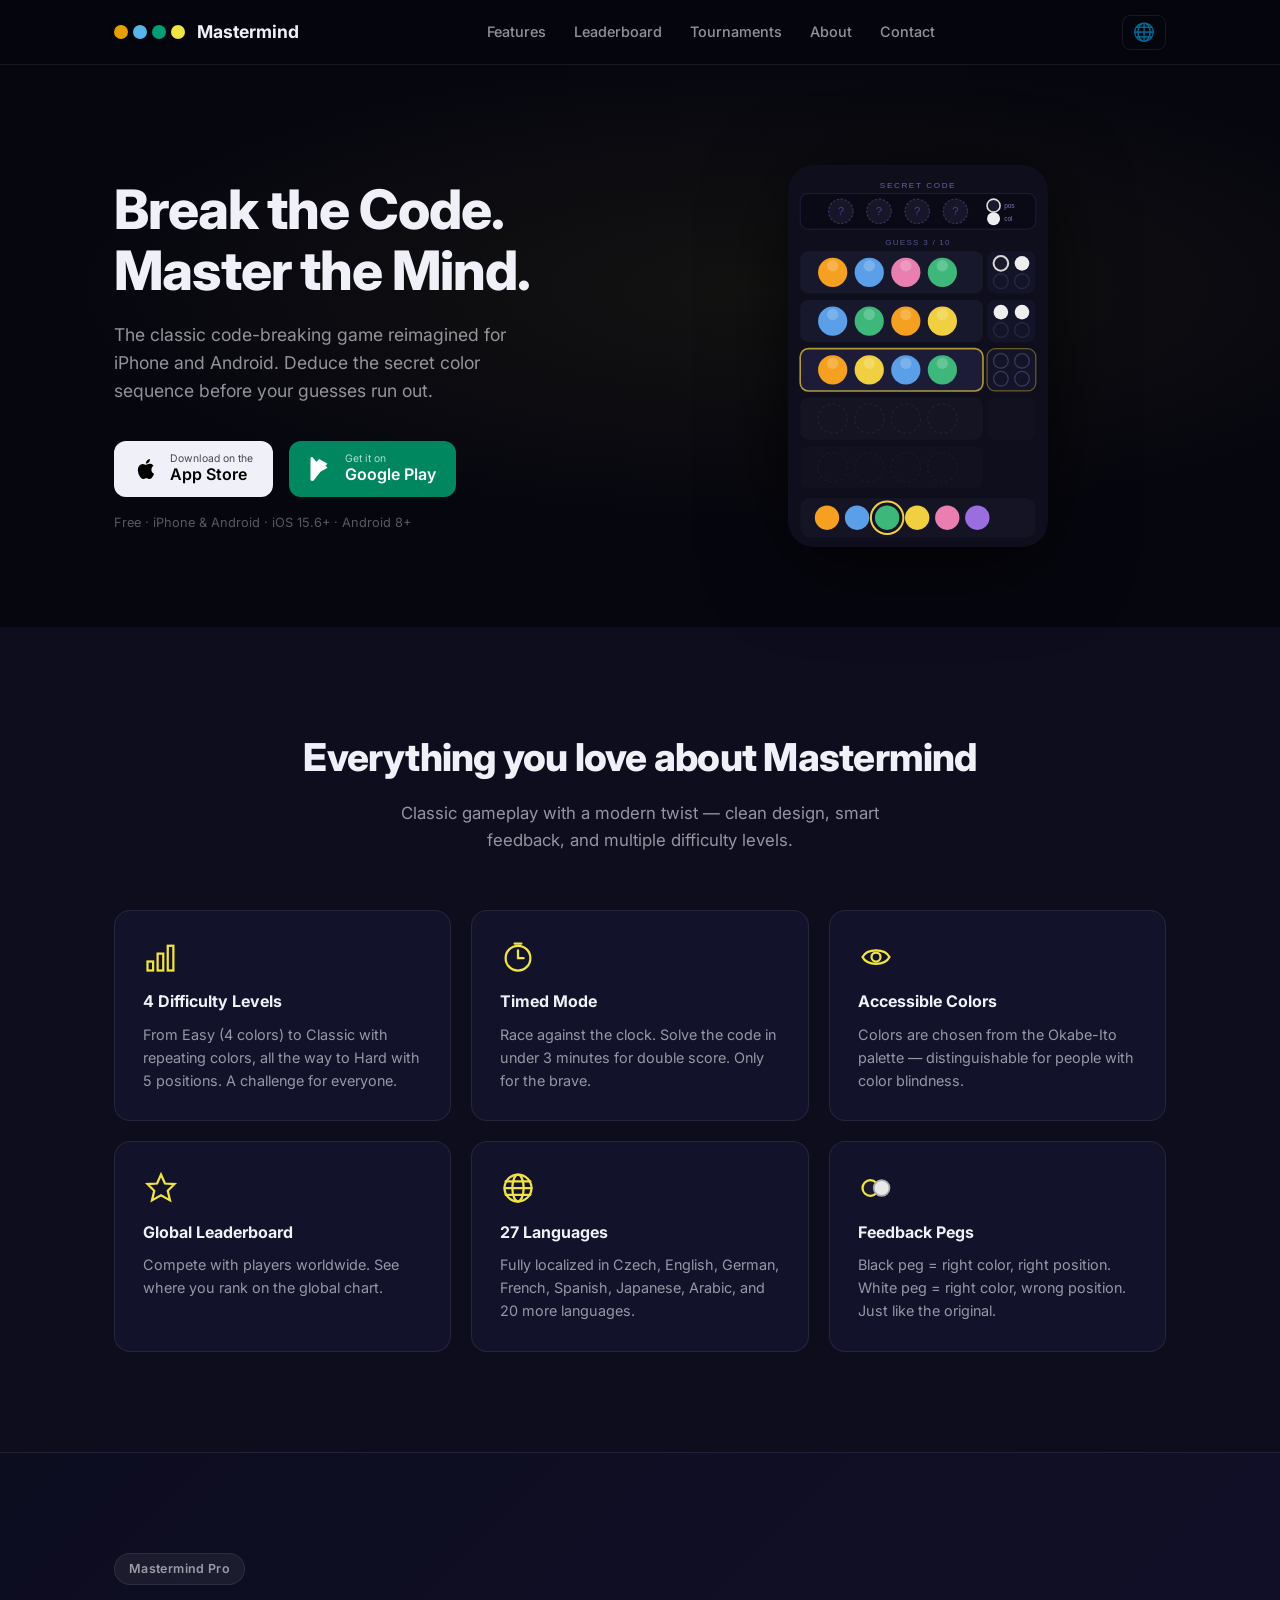
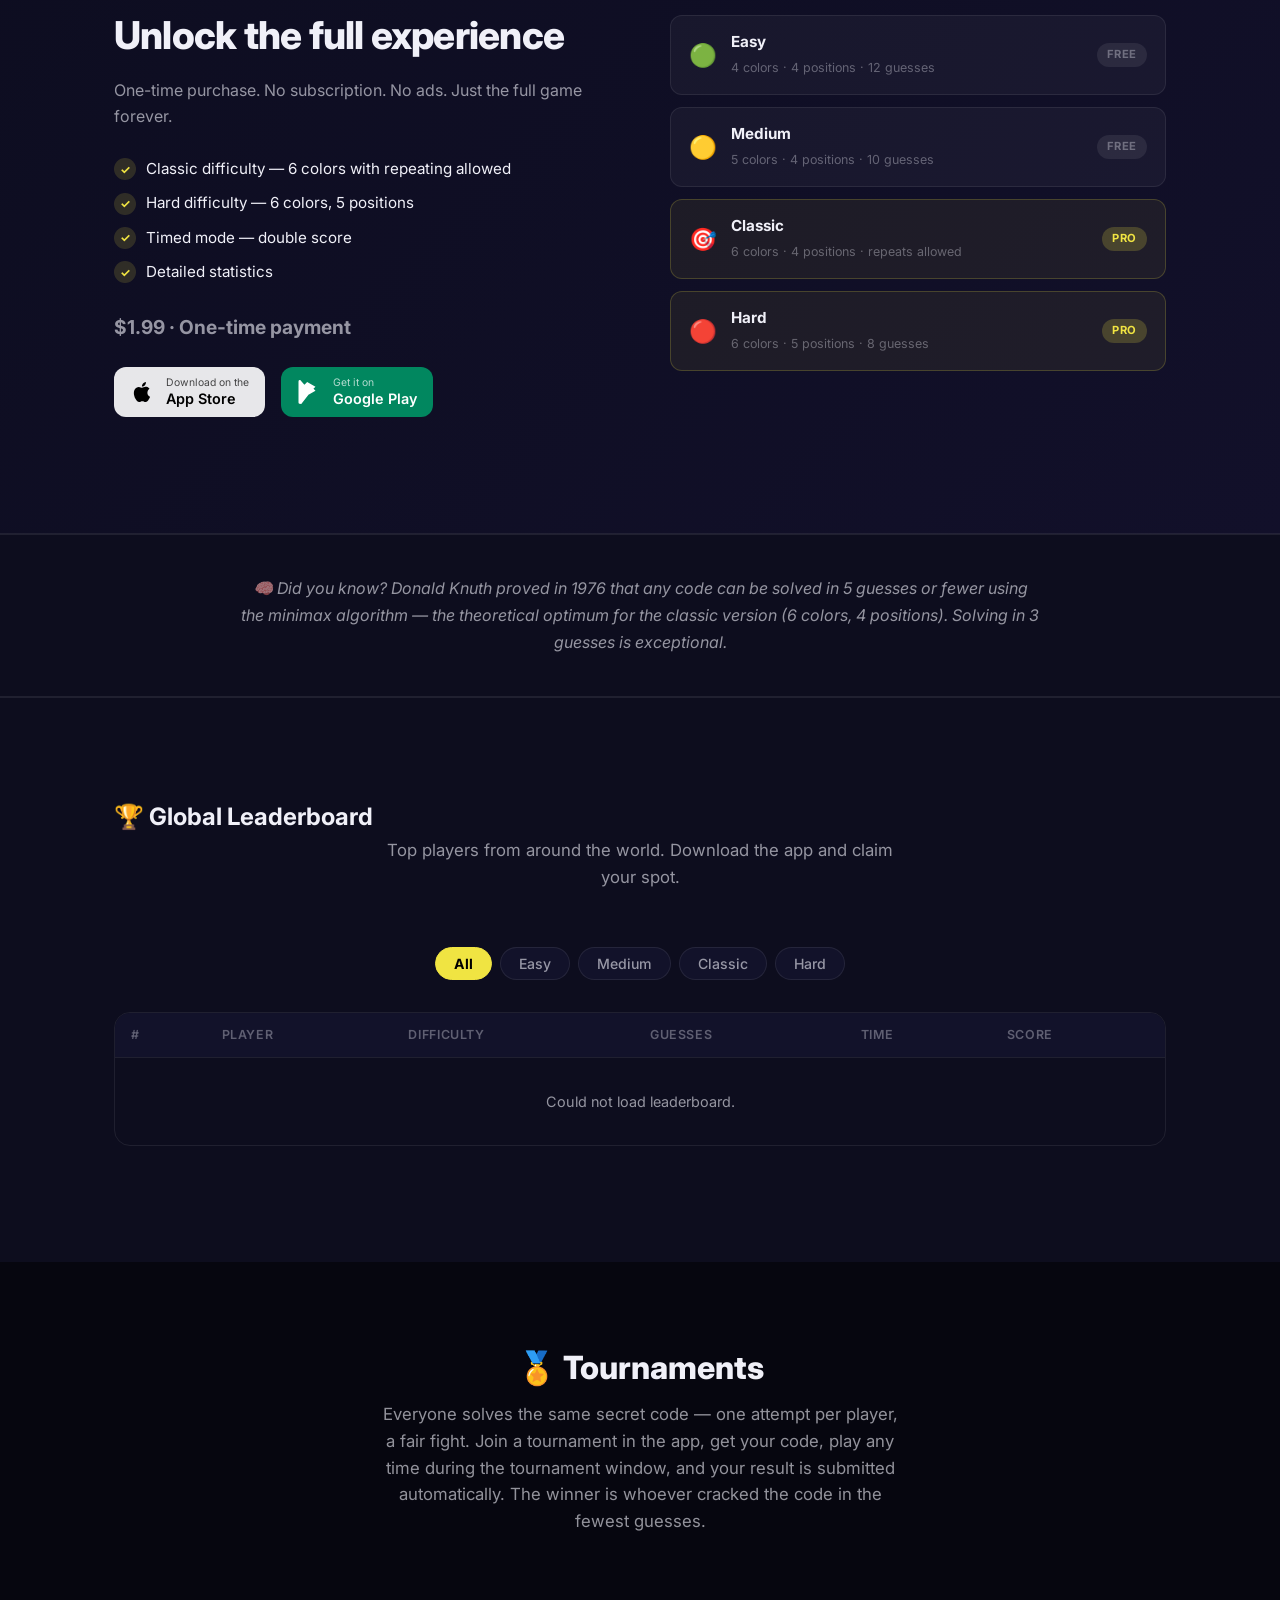
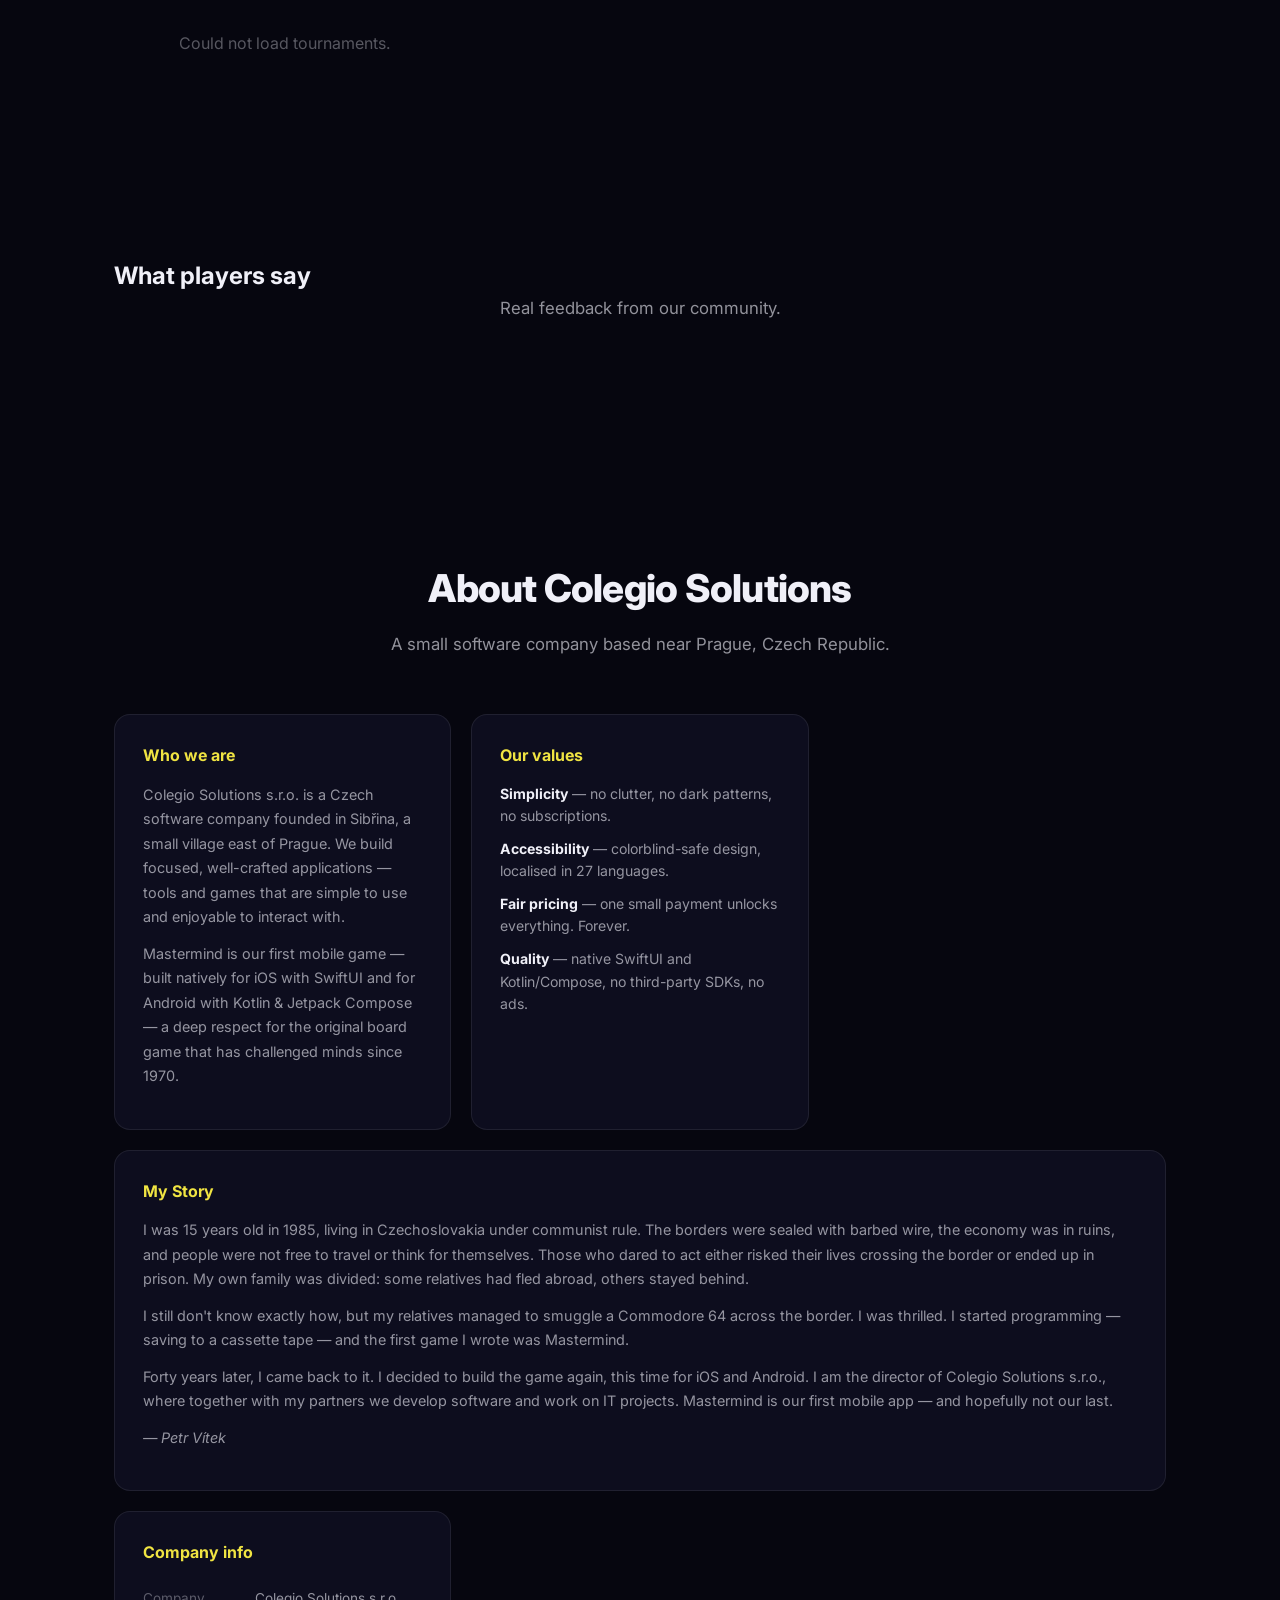
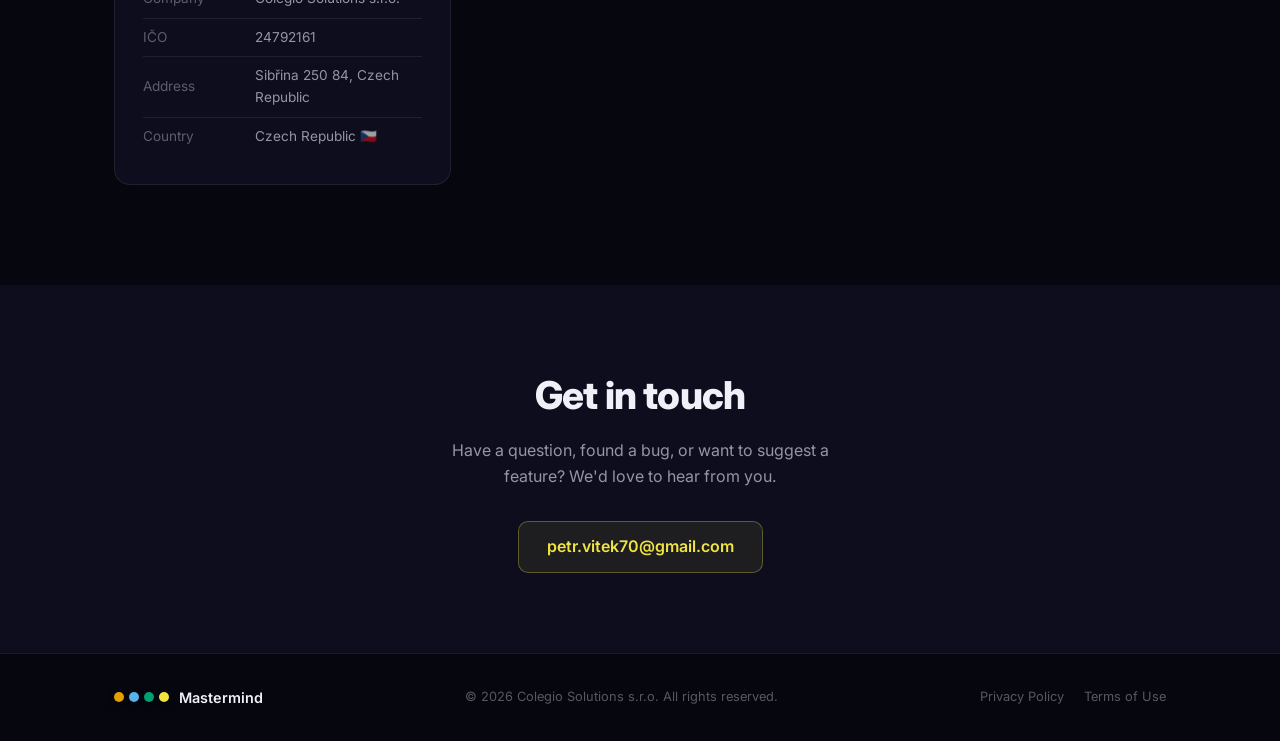
==== index.html @ 8c3ea760 "feat: show tournament global reactions on web" ====
<!DOCTYPE html>
<html lang="en" dir="ltr">
<head>
    <meta charset="UTF-8">
    <meta name="viewport" content="width=device-width, initial-scale=1.0">
    <title>Mastermind — Break the Code</title>
    <meta name="description" content="Mastermind is the classic code-breaking game reimagined for iPhone and Android.">
    <link rel="canonical" href="https://colegio.cz/">
    <link rel="stylesheet" href="assets/style.css">
    <link rel="preconnect" href="https://fonts.googleapis.com">
    <link href="https://fonts.googleapis.com/css2?family=Inter:wght@400;500;600;700;800&display=swap" rel="stylesheet">
    <script src="assets/i18n.js" defer></script>
    <script>
        const DIFF_ICON  = {all:'⚪',easy:'🟢',medium:'🟡',classic:'🎯',hard:'🔴'};
        const DIFF_COLOR = {easy:'#4ade80',medium:'#facc15',classic:'#60a5fa',hard:'#f87171'};
        const FB_CATS = {
            bug:     { cs:'🐛 Chyba',    en:'🐛 Bug'      },
            idea:    { cs:'💡 Nápad',    en:'💡 Idea'     },
            game:    { cs:'🎮 Nová hra', en:'🎮 New game' },
            praise:  { cs:'👍 Pochvala', en:'👍 Praise'   },
            general: { cs:'💬 Obecné',   en:'💬 General'  },
        };

        function formatTime(s,ms){
            if(ms!=null){const cs=Math.floor(ms/10)%100;const ss=Math.floor(ms/1000);return Math.floor(ss/60)+':'+(ss%60).toString().padStart(2,'0')+'.'+cs.toString().padStart(2,'0');}
            return Math.floor(s/60)+':'+(s%60).toString().padStart(2,'0')+'.00';
        }
        function esc(s){return String(s||'').replace(/&/g,'&amp;').replace(/</g,'&lt;').replace(/>/g,'&gt;').replace(/"/g,'&quot;');}

        window._lbDiff = 'all';
        window._lbOffset = 0;
        window._lbTotal = 0;
        const LB_LIMIT = 20;

        function lbRow(e){
            return `<tr>
                <td class="lb-rank rank-${e.rank}">${e.rank<=3?['🥇','🥈','🥉'][e.rank-1]:e.rank}</td>
                <td class="lb-nick">${esc(e.nickname)}</td>
                <td>${DIFF_ICON[e.difficulty]||''} ${esc(e.difficulty)}</td>
                <td>${e.guesses}</td>
                <td>${formatTime(e.seconds,e.ms)}${e.timed?` <span style="color:${DIFF_COLOR[e.difficulty]||'#aaa'}">⏱</span>`:''}${e.repetition?' 🔁':''}</td>
                <td class="lb-score">${e.score.toLocaleString()}</td>
            </tr>`;
        }

        function updateLoadMoreBtn(){
            const btn = document.getElementById('lb-load-more');
            if(!btn) return;
            btn.style.display = window._lbOffset < window._lbTotal ? 'block' : 'none';
        }

        async function loadLeaderboard(diff, btn){
            window._lbDiff = diff || 'all';
            window._lbOffset = 0;
            document.querySelectorAll('.lb-btn').forEach(b=>b.classList.remove('active'));
            (btn || document.querySelector('.lb-btn'))?.classList.add('active');
            const tbody = document.getElementById('lb-body');
            const t = TRANSLATIONS[document.documentElement.lang] || TRANSLATIONS['en'];
            tbody.innerHTML = `<tr><td colspan="6" class="lb-loading">${t.lb_loading||'Loading…'}</td></tr>`;
            try {
                const data = await fetch(`/api/leaderboard.php?difficulty=${window._lbDiff}&limit=${LB_LIMIT}&offset=0`).then(r=>r.json());
                if(!data.leaderboard.length){
                    tbody.innerHTML=`<tr><td colspan="6" class="lb-loading">${t.lb_empty||'No scores yet.'}</td></tr>`;
                    updateLoadMoreBtn();
                    return;
                }
                window._lbOffset = data.leaderboard.length;
                window._lbTotal = data.total || 0;
                tbody.innerHTML = data.leaderboard.map(lbRow).join('');
                updateLoadMoreBtn();
            } catch(e){
                tbody.innerHTML=`<tr><td colspan="6" class="lb-loading">${t.lb_error||'Could not load leaderboard.'}</td></tr>`;
            }
        }

        async function loadMoreLeaderboard(){
            const tbody = document.getElementById('lb-body');
            try {
                const data = await fetch(`/api/leaderboard.php?difficulty=${window._lbDiff}&limit=${LB_LIMIT}&offset=${window._lbOffset}`).then(r=>r.json());
                if(!data.leaderboard.length) return;
                window._lbOffset += data.leaderboard.length;
                window._lbTotal = data.total || window._lbTotal;
                tbody.innerHTML += data.leaderboard.map(lbRow).join('');
                updateLoadMoreBtn();
            } catch(e){}
        }

        async function loadFeedback() {
            const grid = document.getElementById('feedbackGrid');
            if (!grid) return;
            try {
                const data = await fetch('/api/feedback-public.php?limit=6').then(r=>r.json());
                const lang = (navigator.language || 'en').slice(0,2);
                if (!data.feedback?.length) { grid.innerHTML = ''; return; }
                grid.innerHTML = data.feedback.map(f => {
                    const cat = FB_CATS[f.category] || FB_CATS.general;
                    const catLabel = cat[lang] || cat.en;
                    const name = f.name ? esc(f.name) : '';
                    const plat = f.platform ? ` · ${esc(f.platform)}` : '';
                    return `<div class="feedback-card">
                        <span class="fb-cat fb-cat-${esc(f.category)}">${esc(catLabel)}</span>
                        <p class="fb-msg">${esc(f.message)}</p>
                        <div class="fb-meta">${name ? name + plat + ' · ' : ''}${(f.created_at||'').slice(0,7)}</div>
                    </div>`;
                }).join('');
            } catch(e) { grid.innerHTML = ''; }
        }

        const DIFF_ICON_T = {easy:'🟢',medium:'🟡',classic:'🎯',hard:'🔴'};
        function trnStatusLabel(s) {
            const t = window._t||{};
            return {active: t.trn_status_active||'🟢 Active', upcoming: t.trn_status_upcoming||'⏳ Upcoming', finished: t.trn_status_finished||'🏁 Finished'}[s]||s;
        }
        function trnDiffLabel(d) {
            const t = window._t||{};
            return {easy: t.trn_diff_easy||'Easy', medium: t.trn_diff_medium||'Medium', classic: t.trn_diff_classic||'Classic', hard: t.trn_diff_hard||'Hard'}[d]||d;
        }
        function trnModeLabel(m) {
            const t = window._t||{};
            return m==='timed' ? (t.trn_mode_timed||'Timed') : (t.trn_mode_classic||'Classic');
        }

        async function loadTournaments() {
            const wrap = document.getElementById('trn-list');
            if (!wrap) return;
            try {
                const data = await fetch('/api/tournament.php?action=list').then(r=>r.json());
                if (!data.tournaments?.length) {
                    wrap.innerHTML = '<p class="trn-empty">No tournaments right now. Check back soon!</p>';
                    return;
                }
                const tr = window._t||{};
                const active = data.tournaments.filter(t => t.status !== 'finished');
                const finished = data.tournaments.filter(t => t.status === 'finished');

                function renderCard(t) {
                    const ends = new Date(t.ends_at * 1000);
                    const now = new Date();
                    const hoursLeft = Math.ceil((ends - now) / 3600000);
                    const daysLeft = Math.ceil((ends - now) / 86400000);
                    const timeStr = t.status === 'active'
                        ? (daysLeft > 1 ? `${daysLeft}d left` : hoursLeft > 0 ? `${hoursLeft}h left` : 'Ends today')
                        : ends.toLocaleDateString();
                    const players = t.player_count;
                    const playersStr = String(players) + ' ' + (tr.trn_players_web || 'players');
                    return `<div class="trn-card trn-${t.status}" onclick="loadTournamentLb(${t.id},this)">
                        <div class="trn-header">
                            <span class="trn-status">${trnStatusLabel(t.status)}</span>
                            <span class="trn-time">${timeStr}</span>
                        </div>
                        <h3 class="trn-name">${esc(t.name)}</h3>
                        <div class="trn-meta">
                            ${DIFF_ICON_T[t.difficulty]||''} ${trnDiffLabel(t.difficulty)}
                            · ${t.game_mode === 'timed' ? '⏱ ' : '♟ '}${trnModeLabel(t.game_mode)}
                            · ${playersStr}
                            ${t.creator_nickname ? `· 👤 ${esc(t.creator_nickname)}` : ''}
                        </div>
                    </div>`;
                }

                let html = active.map(renderCard).join('');
                if (finished.length) {
                    html += `<details class="trn-finished-toggle"><summary>${tr.trn_show_finished||'Show finished tournaments'} (${finished.length})</summary><div class="trn-finished-list">${finished.map(renderCard).join('')}</div></details>`;
                }
                wrap.innerHTML = html;
            } catch(e) {
                wrap.innerHTML = '<p class="trn-empty">Could not load tournaments.</p>';
            }
        }

        async function loadTournamentLb(id, card) {
            const wasSelected = card?.classList.contains('trn-selected');
            document.querySelectorAll('.trn-card').forEach(c=>c.classList.remove('trn-selected'));
            document.querySelectorAll('.trn-inline-lb').forEach(el=>el.remove());
            if (wasSelected) return;

            card?.classList.add('trn-selected');
            const tr = window._t||{};
            const panel = document.createElement('div');
            panel.className = 'trn-inline-lb';
            panel.innerHTML = `
                <h3 class="trn-inline-lb-title"></h3>
                <div class="lb-table-wrap">
                    <table class="lb-table">
                        <thead><tr>
                            <th>#</th>
                            <th>${tr.lb_player||'Player'}</th>
                            <th>${tr.lb_guesses||'Guesses'}</th>
                            <th>${tr.lb_time||'Time'}</th>
                            <th>${tr.lb_score||'Score'}</th>
                        </tr></thead>
                        <tbody class="trn-inline-lb-body"><tr><td colspan="5" class="lb-loading">Loading…</td></tr></tbody>
                    </table>
                </div>
                <div class="trn-reactions-bar"></div>`;
            card?.after(panel);

            try {
                const TAUNT_TEXTS = {
                    going_down:  "You're going down!",
                    well_played: "Well played!",
                    lucky:       "Lucky guess!",
                    good_game:   "Good game!",
                    watch_back:  "Watch your back!",
                    // legacy keys
                    clap:        "Well played!",
                    fire:        "You're on fire!",
                    handshake:   "Good game!",
                };
                const [data, prData, rxData] = await Promise.all([
                    fetch('/api/tournament.php?action=leaderboard&id='+id).then(r=>r.json()),
                    fetch('/api/tournament.php?action=player_reactions&id='+id).then(r=>r.json()).catch(()=>({reactions:[]})),
                    fetch('/api/tournament.php?action=reactions&id='+id).then(r=>r.json()).catch(()=>({counts:{}}))
                ]);
                panel.querySelector('.trn-inline-lb-title').textContent = data.tournament?.name || '';
                const tbody = panel.querySelector('.trn-inline-lb-body');
                if (!data.entries?.length) {
                    tbody.innerHTML = '<tr><td colspan="5" class="lb-loading">No results yet.</td></tr>';
                    return;
                }
                // Group taunts by recipient: nick → [{from, text}]
                const tauntsByNick = {};
                for (const r of (prData.reactions||[])) {
                    if (!tauntsByNick[r.to_nickname]) tauntsByNick[r.to_nickname] = [];
                    const txt = TAUNT_TEXTS[r.emoji];
                    if (txt) tauntsByNick[r.to_nickname].push({from: r.from_nickname, txt});
                }
                // Render global reactions bar
                const REACTION_LABELS = {fire:'🔥 Fire', nice:'👍 Nice', gg:'🏆 GG', love:'❤️ Love', wow:'⚡ Wow'};
                const counts = rxData.counts || {};
                const reactionHtml = Object.entries(REACTION_LABELS)
                    .filter(([k]) => (counts[k]||0) > 0)
                    .map(([k,label]) => `<span class="trn-reaction">${label} <b>${counts[k]}</b></span>`)
                    .join('');
                const rxBar = panel.querySelector('.trn-reactions-bar');
                if (rxBar) rxBar.innerHTML = reactionHtml || '';

                tbody.innerHTML = data.entries.map(e => {
                    const taunts = tauntsByNick[e.nickname] || [];
                    const tauntRows = taunts.map(t =>
                        `<div class="trn-taunt">💬 <span class="trn-taunt-from">${esc(t.from)}:</span> "${esc(t.txt)}"</div>`
                    ).join('');
                    return `<tr>
                        <td class="lb-rank rank-${e.rank}">${e.rank<=3?['🥇','🥈','🥉'][e.rank-1]:e.rank}</td>
                        <td class="lb-nick">${esc(e.nickname)}${tauntRows ? '<div class="trn-taunt-wrap">'+tauntRows+'</div>' : ''}</td>
                        <td>${e.guesses}</td>
                        <td>${formatTime(e.seconds, e.ms||null)}</td>
                        <td class="lb-score">${e.score.toLocaleString()}</td>
                    </tr>`;
                }).join('');
            } catch(e) {
                panel.querySelector('.trn-inline-lb-body').innerHTML = '<tr><td colspan="5" class="lb-loading">Could not load results.</td></tr>';
            }
        }

        document.addEventListener('DOMContentLoaded', ()=>{ loadLeaderboard('all'); loadFeedback(); loadTournaments(); });
    </script>
</head>
<body>

    <!-- NAV -->
    <nav>
        <div class="container nav-inner">
            <div class="logo">
                <span class="pegs">
                    <span class="peg" style="background:#E69F00"></span>
                    <span class="peg" style="background:#56B4E9"></span>
                    <span class="peg" style="background:#009E73"></span>
                    <span class="peg" style="background:#F0E442"></span>
                </span>
                <span class="logo-text">Mastermind</span>
            </div>
            <div class="nav-links">
                <a href="#features" data-i18n="nav_features">Features</a>
                <a href="#leaderboard" data-i18n="nav_leaderboard">Leaderboard</a>
                <a href="#tournaments" data-i18n="nav_tournaments">Tournaments</a>
                <a href="#about" data-i18n="nav_about">About</a>
                <a href="#contact" data-i18n="nav_contact">Contact</a>
            </div>
            <div class="lang-picker">
                <button class="lang-toggle" onclick="this.nextElementSibling.classList.toggle('open')">🌐</button>
                <div class="lang-dropdown">
                    <button class="lang-btn" data-lang="cs" onclick="setLang('cs');this.closest('.lang-dropdown').classList.remove('open')">🇨🇿 Čeština</button>
                    <button class="lang-btn" data-lang="en" onclick="setLang('en');this.closest('.lang-dropdown').classList.remove('open')">🇬🇧 English</button>
                    <button class="lang-btn" data-lang="de" onclick="setLang('de');this.closest('.lang-dropdown').classList.remove('open')">🇩🇪 Deutsch</button>
                    <button class="lang-btn" data-lang="fr" onclick="setLang('fr');this.closest('.lang-dropdown').classList.remove('open')">🇫🇷 Français</button>
                    <button class="lang-btn" data-lang="es" onclick="setLang('es');this.closest('.lang-dropdown').classList.remove('open')">🇪🇸 Español</button>
                    <button class="lang-btn" data-lang="it" onclick="setLang('it');this.closest('.lang-dropdown').classList.remove('open')">🇮🇹 Italiano</button>
                    <button class="lang-btn" data-lang="pl" onclick="setLang('pl');this.closest('.lang-dropdown').classList.remove('open')">🇵🇱 Polski</button>
                    <button class="lang-btn" data-lang="ru" onclick="setLang('ru');this.closest('.lang-dropdown').classList.remove('open')">🇷🇺 Русский</button>
                    <button class="lang-btn" data-lang="ja" onclick="setLang('ja');this.closest('.lang-dropdown').classList.remove('open')">🇯🇵 日本語</button>
                    <button class="lang-btn" data-lang="ko" onclick="setLang('ko');this.closest('.lang-dropdown').classList.remove('open')">🇰🇷 한국어</button>
                    <button class="lang-btn" data-lang="zh" onclick="setLang('zh');this.closest('.lang-dropdown').classList.remove('open')">🇨🇳 中文</button>
                    <button class="lang-btn" data-lang="ar" onclick="setLang('ar');this.closest('.lang-dropdown').classList.remove('open')">🇸🇦 العربية</button>
                    <button class="lang-btn" data-lang="hi" onclick="setLang('hi');this.closest('.lang-dropdown').classList.remove('open')">🇮🇳 हिन्दी</button>
                    <button class="lang-btn" data-lang="tr" onclick="setLang('tr');this.closest('.lang-dropdown').classList.remove('open')">🇹🇷 Türkçe</button>
                    <button class="lang-btn" data-lang="pt" onclick="setLang('pt');this.closest('.lang-dropdown').classList.remove('open')">🇧🇷 Português</button>
                    <button class="lang-btn" data-lang="id" onclick="setLang('id');this.closest('.lang-dropdown').classList.remove('open')">🇮🇩 Indonesia</button>
                    <button class="lang-btn" data-lang="nl" onclick="setLang('nl');this.closest('.lang-dropdown').classList.remove('open')">🇳🇱 Nederlands</button>
                    <button class="lang-btn" data-lang="sv" onclick="setLang('sv');this.closest('.lang-dropdown').classList.remove('open')">🇸🇪 Svenska</button>
                    <button class="lang-btn" data-lang="th" onclick="setLang('th');this.closest('.lang-dropdown').classList.remove('open')">🇹🇭 ภาษาไทย</button>
                    <button class="lang-btn" data-lang="vi" onclick="setLang('vi');this.closest('.lang-dropdown').classList.remove('open')">🇻🇳 Tiếng Việt</button>
                    <button class="lang-btn" data-lang="sw" onclick="setLang('sw');this.closest('.lang-dropdown').classList.remove('open')">🇰🇪 Kiswahili</button>
                    <button class="lang-btn" data-lang="uk" onclick="setLang('uk');this.closest('.lang-dropdown').classList.remove('open')">🇺🇦 Українська</button>
                    <button class="lang-btn" data-lang="ku" onclick="setLang('ku');this.closest('.lang-dropdown').classList.remove('open')">🏳️ Kurdî</button>
                    <button class="lang-btn" data-lang="az" onclick="setLang('az');this.closest('.lang-dropdown').classList.remove('open')">🇦🇿 Azərbaycan</button>
                    <button class="lang-btn" data-lang="fa" onclick="setLang('fa');this.closest('.lang-dropdown').classList.remove('open')">🇮🇷 فارسی</button>
                    <button class="lang-btn" data-lang="fil" onclick="setLang('fil');this.closest('.lang-dropdown').classList.remove('open')">🇵🇭 Filipino</button>
                </div>
            </div>
        </div>
    </nav>

    <!-- HERO -->
    <section class="hero">
        <div class="container hero-inner">
            <div class="hero-text">
                <h1 data-i18n="hero_h1">Break the Code.<br>Master the Mind.</h1>
                <p class="hero-sub" data-i18n="hero_sub">The classic code-breaking game reimagined for iPhone and Android.</p>
                <div class="hero-actions">
                    <a href="https://apps.apple.com/app/mastermind-code-breaker/id6784908913" class="btn-appstore">
                        <svg viewBox="0 0 24 24" fill="currentColor"><path d="M18.71 19.5c-.83 1.24-1.71 2.45-3.05 2.47-1.34.03-1.77-.79-3.29-.79-1.53 0-2 .77-3.27.82-1.31.05-2.3-1.32-3.14-2.53C4.25 17 2.94 12.45 4.7 9.39c.87-1.52 2.43-2.48 4.12-2.51 1.28-.02 2.5.87 3.29.87.78 0 2.26-1.07 3.8-.91.65.03 2.47.26 3.64 1.98-.09.06-2.17 1.28-2.15 3.81.03 3.02 2.65 4.03 2.68 4.04-.03.07-.42 1.44-1.38 2.83M13 3.5c.73-.83 1.94-1.46 2.94-1.5.13 1.17-.34 2.35-1.04 3.19-.69.85-1.83 1.51-2.95 1.42-.15-1.15.41-2.35 1.05-3.11z"/></svg>
                        <span><small data-i18n="dl_appstore_small">Download on the</small><span data-i18n="dl_appstore">App Store</span></span>
                    </a>
                    <a href="https://play.google.com/store/apps/details?id=cz.colegio.mastermind" class="btn-appstore btn-googleplay">
                        <svg viewBox="0 0 24 24" fill="currentColor"><path d="M3.18 23.76c.3.17.64.24.99.2l.1-.03L13.64 12 3.27.07l-.09-.02A1.5 1.5 0 0 0 1.5 1.5v21c0 .5.26.96.68 1.26zM16.12 9.06l2.36-2.36-8.3-4.7-6.7 6.7 6.7 6.7 8.3-4.7-2.36-2.34z"/></svg>
                        <span><small data-i18n="dl_google_small">Get it on</small><span data-i18n="dl_google">Google Play</span></span>
                    </a>
                </div>
                <p class="hero-note" data-i18n="hero_note">Free · iPhone &amp; Android · iOS 15.6+ · Android 8+</p>
            </div>
            <div class="hero-visual">
                <img src="assets/mockup.svg" alt="Mastermind game preview" class="hero-mockup-img" width="260" height="490">
            </div>
        </div>
    </section>

    <!-- FEATURES -->
    <section class="features" id="features">
        <div class="container">
            <h2 data-i18n="features_h2">Everything you love about Mastermind</h2>
            <p class="section-sub" data-i18n="features_sub">Classic gameplay with a modern twist.</p>
            <div class="features-grid">
                <div class="feature-card"><div class="feature-icon"><svg viewBox="0 0 32 32" fill="none" stroke="var(--accent)" stroke-width="2" stroke-linecap="round"><rect x="4" y="20" width="5" height="8"/><rect x="13" y="13" width="5" height="15"/><rect x="22" y="6" width="5" height="22"/></svg></div><h3 data-i18n="f1_h">4 Difficulty Levels</h3><p data-i18n="f1_p">From Easy to Hard.</p></div>
                <div class="feature-card"><div class="feature-icon"><svg viewBox="0 0 32 32" fill="none" stroke="var(--accent)" stroke-width="2" stroke-linecap="round"><circle cx="16" cy="17" r="11"/><polyline points="16,10 16,17 21,17"/><line x1="13" y1="4" x2="19" y2="4"/></svg></div><h3 data-i18n="f2_h">Timed Mode</h3><p data-i18n="f2_p">Race against the clock.</p></div>
                <div class="feature-card"><div class="feature-icon"><svg viewBox="0 0 32 32" fill="none" stroke="var(--accent)" stroke-width="2" stroke-linecap="round"><path d="M4 16 C8 8, 24 8, 28 16 C24 24, 8 24, 4 16z"/><circle cx="16" cy="16" r="4"/></svg></div><h3 data-i18n="f3_h">Accessible Colors</h3><p data-i18n="f3_p">Okabe-Ito palette.</p></div>
                <div class="feature-card"><div class="feature-icon"><svg viewBox="0 0 32 32" fill="none" stroke="var(--accent)" stroke-width="2" stroke-linecap="round"><path d="M16 4 L19.5 12 L28 12.5 L22 18.5 L24 27 L16 22.5 L8 27 L10 18.5 L4 12.5 L12.5 12 Z"/></svg></div><h3 data-i18n="f4_h">Global Leaderboard</h3><p data-i18n="f4_p">Compete worldwide.</p></div>
                <div class="feature-card"><div class="feature-icon"><svg viewBox="0 0 32 32" fill="none" stroke="var(--accent)" stroke-width="2" stroke-linecap="round"><circle cx="16" cy="16" r="12"/><ellipse cx="16" cy="16" rx="5" ry="12"/><line x1="4" y1="16" x2="28" y2="16"/><line x1="5" y1="10" x2="27" y2="10"/><line x1="5" y1="22" x2="27" y2="22"/></svg></div><h3 data-i18n="f5_h">43 Languages</h3><p data-i18n="f5_p">Fully localized.</p></div>
                <div class="feature-card"><div class="feature-icon"><svg viewBox="0 0 32 32" fill="none" stroke-linecap="round"><circle cx="11" cy="16" r="7" fill="#1a1a2e" stroke="var(--accent)" stroke-width="2"/><circle cx="21" cy="16" r="7" fill="#e8e8e8" stroke="#aaaaaa" stroke-width="1.5"/></svg></div><h3 data-i18n="f6_h">Feedback Pegs</h3><p data-i18n="f6_p">Black and white pegs.</p></div>
            </div>
        </div>
    </section>

    <!-- PRO -->
    <section class="pro">
        <div class="container pro-inner">
            <div class="pro-text">
                <div class="badge dark" data-i18n="pro_badge">Mastermind Pro</div>
                <h2 data-i18n="pro_h2">Unlock the full experience</h2>
                <p data-i18n="pro_p">One-time purchase. No subscription. No ads.</p>
                <ul class="pro-list">
                    <li><span class="check">✓</span> <span data-i18n="pro_l1">Classic difficulty</span></li>
                    <li><span class="check">✓</span> <span data-i18n="pro_l2">Hard difficulty</span></li>
                    <li><span class="check">✓</span> <span data-i18n="pro_l3">Timed mode</span></li>
                    <li><span class="check">✓</span> <span data-i18n="pro_l4">Detailed statistics</span></li>
                </ul>
                <p class="pro-price" data-i18n="pro_price">$1.99 · One-time payment</p>
                <div class="hero-actions">
                    <a href="https://apps.apple.com/app/mastermind-code-breaker/id6784908913" class="btn-appstore small">
                        <svg viewBox="0 0 24 24" fill="currentColor"><path d="M18.71 19.5c-.83 1.24-1.71 2.45-3.05 2.47-1.34.03-1.77-.79-3.29-.79-1.53 0-2 .77-3.27.82-1.31.05-2.3-1.32-3.14-2.53C4.25 17 2.94 12.45 4.7 9.39c.87-1.52 2.43-2.48 4.12-2.51 1.28-.02 2.5.87 3.29.87.78 0 2.26-1.07 3.8-.91.65.03 2.47.26 3.64 1.98-.09.06-2.17 1.28-2.15 3.81.03 3.02 2.65 4.03 2.68 4.04-.03.07-.42 1.44-1.38 2.83M13 3.5c.73-.83 1.94-1.46 2.94-1.5.13 1.17-.34 2.35-1.04 3.19-.69.85-1.83 1.51-2.95 1.42-.15-1.15.41-2.35 1.05-3.11z"/></svg>
                        <span><small data-i18n="dl_appstore_small">Download on the</small><span data-i18n="dl_appstore">App Store</span></span>
                    </a>
                    <a href="https://play.google.com/store/apps/details?id=cz.colegio.mastermind" class="btn-appstore btn-googleplay small">
                        <svg viewBox="0 0 24 24" fill="currentColor"><path d="M3.18 23.76c.3.17.64.24.99.2l.1-.03L13.64 12 3.27.07l-.09-.02A1.5 1.5 0 0 0 1.5 1.5v21c0 .5.26.96.68 1.26zM16.12 9.06l2.36-2.36-8.3-4.7-6.7 6.7 6.7 6.7 8.3-4.7-2.36-2.34z"/></svg>
                        <span><small data-i18n="dl_google_small">Get it on</small><span data-i18n="dl_google">Google Play</span></span>
                    </a>
                </div>
            </div>
            <div class="pro-visual">
                <div class="difficulty-cards">
                    <div class="diff-card free"><span class="diff-icon">🟢</span><div><strong>Easy</strong><small>4 colors · 4 positions · 12 guesses</small></div><span class="tag free-tag">Free</span></div>
                    <div class="diff-card free"><span class="diff-icon">🟡</span><div><strong>Medium</strong><small>5 colors · 4 positions · 10 guesses</small></div><span class="tag free-tag">Free</span></div>
                    <div class="diff-card pro"><span class="diff-icon">🎯</span><div><strong>Classic</strong><small>6 colors · 4 positions · repeats allowed</small></div><span class="tag pro-tag">Pro</span></div>
                    <div class="diff-card pro"><span class="diff-icon">🔴</span><div><strong>Hard</strong><small>6 colors · 5 positions · 8 guesses</small></div><span class="tag pro-tag">Pro</span></div>
                </div>
            </div>
        </div>
    </section>

    <!-- KNUTH FACT -->
    <section class="knuth-fact">
        <div class="container">
            <p class="knuth-text" data-i18n="knuth_fact"></p>
        </div>
    </section>

    <!-- LEADERBOARD -->
    <section class="leaderboard-section" id="leaderboard">
        <div class="container">
            <h2 data-i18n="lb_h2">🏆 Global Leaderboard</h2>
            <p class="section-sub" data-i18n="lb_sub">Top players from around the world.</p>
            <div class="lb-filters">
                <button class="lb-btn active" onclick="loadLeaderboard('all',this)" data-i18n="lb_all">All</button>
                <button class="lb-btn" onclick="loadLeaderboard('easy',this)" data-i18n="lb_easy">Easy</button>
                <button class="lb-btn" onclick="loadLeaderboard('medium',this)" data-i18n="lb_medium">Medium</button>
                <button class="lb-btn" onclick="loadLeaderboard('classic',this)" data-i18n="lb_classic">Classic</button>
                <button class="lb-btn" onclick="loadLeaderboard('hard',this)" data-i18n="lb_hard">Hard</button>
            </div>
            <div class="lb-table-wrap">
                <table class="lb-table">
                    <thead><tr>
                        <th data-i18n="lb_rank">#</th>
                        <th data-i18n="lb_player">Player</th>
                        <th data-i18n="lb_diff">Difficulty</th>
                        <th data-i18n="lb_guesses">Guesses</th>
                        <th data-i18n="lb_time">Time</th>
                        <th data-i18n="lb_score">Score</th>
                    </tr></thead>
                    <tbody id="lb-body"><tr><td colspan="6" class="lb-loading">Loading…</td></tr></tbody>
                </table>
            </div>
            <div style="text-align:center;margin-top:16px">
                <button id="lb-load-more" onclick="loadMoreLeaderboard()" style="display:none;background:rgba(255,255,255,0.08);color:#fff;border:1px solid rgba(255,255,255,0.15);border-radius:8px;padding:10px 28px;font-size:14px;cursor:pointer" data-i18n="lb_load_more">Load more</button>
            </div>
        </div>
    </section>

    <!-- TOURNAMENTS -->
    <section class="tournament-section" id="tournaments">
        <div class="container">
            <h2 data-i18n="trn_h2">🏅 Tournaments</h2>
            <p class="section-sub" data-i18n="trn_sub">Everyone solves the same secret code — one attempt per player, a fair fight. Join a tournament in the app, get your code, play any time during the tournament window, and your result is submitted automatically. The winner is whoever cracked the code in the fewest guesses.</p>
            <div class="trn-list" id="trn-list">
                <p class="trn-empty">Loading…</p>
            </div>
        </div>
    </section>

    <!-- FEEDBACK PREVIEW -->
    <section class="feedback-section" id="feedback">
        <div class="container">
            <h2 data-i18n="feedback_h2">What players say</h2>
            <p class="section-sub" data-i18n="feedback_sub">Real feedback from our community.</p>
            <div class="feedback-grid" id="feedbackGrid">
                <div class="feedback-loading" data-i18n="feedback_loading">Loading…</div>
            </div>
        </div>
    </section>

    <!-- ABOUT -->
    <section class="about" id="about">
        <div class="container">
            <h2 data-i18n="about_h2">About Colegio Solutions</h2>
            <p class="section-sub" data-i18n="about_sub">A small software company based near Prague, Czech Republic.</p>
            <div class="about-grid">
                <div class="about-card">
                    <h3 data-i18n="about_who_h">Who we are</h3>
                    <p data-i18n="about_who_p1">Colegio Solutions s.r.o. is a Czech software company founded in Sibřina.</p>
                    <p data-i18n="about_who_p2">Mastermind is our first mobile game.</p>
                </div>
                <div class="about-card">
                    <h3 data-i18n="about_val_h">Our values</h3>
                    <ul class="values-list">
                        <li><strong data-i18n="about_v1_h">Simplicity</strong> — <span data-i18n="about_v1_p">no clutter, no dark patterns, no subscriptions.</span></li>
                        <li><strong data-i18n="about_v2_h">Accessibility</strong> — <span data-i18n="about_v2_p">colorblind-safe design, 22 languages.</span></li>
                        <li><strong data-i18n="about_v3_h">Fair pricing</strong> — <span data-i18n="about_v3_p">one small payment unlocks everything. Forever.</span></li>
                        <li><strong data-i18n="about_v4_h">Quality</strong> — <span data-i18n="about_v4_p">native SwiftUI and Kotlin/Compose, no third-party SDKs, no ads.</span></li>
                    </ul>
                </div>
                <div class="about-card story-card">
                    <h3 data-i18n="about_story_h">My Story</h3>
                    <p data-i18n="about_story_p1"></p>
                    <p data-i18n="about_story_p2"></p>
                    <p data-i18n="about_story_p3"></p>
                    <p class="story-sig">— Petr Vítek</p>
                </div>
                <div class="about-card info-card">
                    <h3 data-i18n="about_info_h">Company info</h3>
                    <table class="info-table">
                        <tr><td>Company</td><td>Colegio Solutions s.r.o.</td></tr>
                        <tr><td>IČO</td><td>24792161</td></tr>
                        <tr><td>Address</td><td>Sibřina 250 84, Czech Republic</td></tr>
                        <tr><td>Country</td><td>Czech Republic 🇨🇿</td></tr>
                    </table>
                </div>
            </div>
        </div>
    </section>

    <!-- CONTACT -->
    <section class="contact" id="contact">
        <div class="container contact-inner">
            <h2 data-i18n="contact_h2">Get in touch</h2>
            <p data-i18n="contact_p">Have a question, found a bug, or want to suggest a feature?</p>
            <a href="mailto:petr.vitek70@gmail.com" class="btn-email">petr.vitek70@gmail.com</a>
        </div>
    </section>

    <!-- FOOTER -->
    <footer>
        <div class="container footer-inner">
            <div class="footer-logo">
                <span class="pegs"><span class="peg sm" style="background:#E69F00"></span><span class="peg sm" style="background:#56B4E9"></span><span class="peg sm" style="background:#009E73"></span><span class="peg sm" style="background:#F0E442"></span></span>
                <span>Mastermind</span>
            </div>
            <p class="footer-copy">© 2026 Colegio Solutions s.r.o. All rights reserved.</p>
            <div class="footer-links">
                <a href="privacy.html">Privacy Policy</a>
                <a href="terms.html">Terms of Use</a>
            </div>
        </div>
    </footer>

</body>
</html>
---- assets/style.css ----
*, *::before, *::after { box-sizing: border-box; margin: 0; padding: 0; }

:root {
    --bg: #06060f;
    --bg2: #0d0d1e;
    --bg3: #12122a;
    --accent: #F0E442;
    --accent2: #E69F00;
    --text: #f0f0f8;
    --text2: rgba(240,240,248,0.6);
    --text3: rgba(240,240,248,0.35);
    --border: rgba(255,255,255,0.08);
    --radius: 16px;
}

html { scroll-behavior: smooth; }

body {
    font-family: 'Inter', -apple-system, BlinkMacSystemFont, sans-serif;
    background: var(--bg);
    color: var(--text);
    line-height: 1.6;
    overflow-x: hidden;
}

.container {
    max-width: 1100px;
    margin: 0 auto;
    padding: 0 24px;
}

/* NAV */
nav {
    position: sticky;
    top: 0;
    z-index: 100;
    background: rgba(6,6,15,0.85);
    backdrop-filter: blur(16px);
    border-bottom: 1px solid var(--border);
}

.nav-inner {
    display: flex;
    align-items: center;
    justify-content: space-between;
    height: 64px;
}

.logo {
    display: flex;
    align-items: center;
    gap: 12px;
    font-weight: 700;
    font-size: 1.1rem;
    text-decoration: none;
    color: var(--text);
}

.pegs { display: flex; gap: 5px; align-items: center; }

.peg {
    width: 14px;
    height: 14px;
    border-radius: 50%;
    display: inline-block;
    box-shadow: 0 2px 6px rgba(0,0,0,0.4);
}

.peg.sm { width: 10px; height: 10px; }

.nav-links { display: flex; gap: 28px; }

/* Language picker */
.lang-picker { position: relative; }
.lang-toggle {
    background: none; border: 1px solid var(--border); border-radius: 8px;
    color: var(--text2); font-size: 1.1rem; padding: 6px 10px; cursor: pointer;
    transition: border-color 0.15s;
}
.lang-toggle:hover { border-color: var(--accent); }
.lang-dropdown {
    position: absolute; top: calc(100% + 8px); right: 0;
    background: var(--bg2); border: 1px solid var(--border); border-radius: 12px;
    padding: 8px; min-width: 180px; z-index: 200;
    display: grid; grid-template-columns: 1fr 1fr; gap: 2px;
    opacity: 0; pointer-events: none; transform: translateY(-6px);
    transition: opacity 0.15s, transform 0.15s;
}
.lang-dropdown.open { opacity: 1; pointer-events: all; transform: translateY(0); }
.lang-btn {
    background: none; border: none; color: var(--text2); font-size: 0.8rem;
    padding: 6px 8px; border-radius: 8px; cursor: pointer; text-align: left;
    white-space: nowrap; transition: background 0.1s, color 0.1s;
}
.lang-btn:hover { background: var(--bg3); color: var(--text); }
.lang-btn.active { color: var(--accent); font-weight: 600; }
.nav-links a {
    color: var(--text2);
    text-decoration: none;
    font-size: 0.9rem;
    font-weight: 500;
    transition: color 0.2s;
}
.nav-links a:hover { color: var(--text); }

/* HERO */
.hero {
    padding: 100px 0 80px;
    background: radial-gradient(ellipse 80% 60% at 60% 40%, rgba(240,228,66,0.06) 0%, transparent 70%);
}

.hero-inner {
    display: grid;
    grid-template-columns: 1fr 1fr;
    gap: 60px;
    align-items: center;
}

.badge {
    display: inline-block;
    background: rgba(240,228,66,0.12);
    color: var(--accent);
    border: 1px solid rgba(240,228,66,0.25);
    border-radius: 100px;
    padding: 5px 14px;
    font-size: 0.78rem;
    font-weight: 600;
    letter-spacing: 0.03em;
    margin-bottom: 20px;
}

.badge.dark {
    background: rgba(255,255,255,0.06);
    color: var(--text2);
    border-color: var(--border);
}

h1 {
    font-size: clamp(2.2rem, 5vw, 3.4rem);
    font-weight: 800;
    line-height: 1.12;
    letter-spacing: -0.02em;
    margin-bottom: 20px;
}

.hero-sub {
    font-size: 1.1rem;
    color: var(--text2);
    max-width: 440px;
    margin-bottom: 36px;
}

.hero-actions { display: flex; gap: 16px; flex-wrap: wrap; margin-bottom: 16px; }

.btn-appstore {
    display: inline-flex;
    align-items: center;
    gap: 12px;
    background: var(--text);
    color: #000;
    border-radius: 12px;
    padding: 12px 20px;
    text-decoration: none;
    font-weight: 600;
    transition: transform 0.15s, box-shadow 0.15s;
}

.btn-appstore:hover { transform: translateY(-2px); box-shadow: 0 8px 24px rgba(0,0,0,0.3); }

.btn-appstore.small { padding: 10px 16px; font-size: 0.9rem; background: rgba(255,255,255,0.9); }

.btn-googleplay { background: #01875f; color: #fff; }
.btn-googleplay:hover { box-shadow: 0 8px 24px rgba(1,135,95,0.35); }
.btn-googleplay.small { background: #01875f; color: #fff; }

.btn-appstore svg { width: 24px; height: 24px; flex-shrink: 0; }

.btn-appstore span { display: flex; flex-direction: column; line-height: 1.2; }
.btn-appstore small { font-size: 0.65rem; font-weight: 400; opacity: 0.7; }

.hero-note { font-size: 0.8rem; color: var(--text3); }

/* PHONE MOCKUP */
.hero-visual { display: flex; justify-content: center; }
.hero-mockup-img { width: 260px; height: auto; filter: drop-shadow(0 20px 40px rgba(0,0,0,0.7)); }

.phone-mockup {
    width: 260px;
    background: #1a1a2e;
    border-radius: 36px;
    border: 2px solid rgba(255,255,255,0.12);
    padding: 16px;
    box-shadow: 0 40px 80px rgba(0,0,0,0.6), 0 0 0 1px rgba(255,255,255,0.04);
    position: relative;
    overflow: hidden;
    transform: translateZ(0);
    isolation: isolate;
}

.phone-screen {
    background: #08081a;
    border-radius: 24px;
    padding: 20px 16px;
    min-height: 320px;
    display: flex;
    align-items: center;
    justify-content: center;
    overflow: hidden;
    transform: translateZ(0);
}

.game-preview { width: 100%; display: flex; flex-direction: column; gap: 8px; }

.preview-row {
    display: grid;
    grid-template-columns: repeat(4, 28px) 22px;
    gap: 6px;
    align-items: center;
    background: rgba(255,255,255,0.04);
    border-radius: 10px;
    padding: 8px 10px;
}

.preview-row.active {
    background: rgba(240,228,66,0.07);
    border: 1px solid rgba(240,228,66,0.2);
}

.preview-peg {
    width: 28px;
    height: 28px;
    border-radius: 50%;
    flex-shrink: 0;
}

.preview-peg.filled {
    background: radial-gradient(circle at 35% 30%, color-mix(in srgb, var(--c) 90%, white), var(--c));
    box-shadow: 0 2px 6px rgba(0,0,0,0.4);
}

.preview-peg.empty-peg {
    background: rgba(255,255,255,0.08);
    border: 1.5px dashed rgba(255,255,255,0.2);
}

.preview-peg.sm { width: 22px; height: 22px; }

.preview-fb {
    display: grid;
    grid-template-columns: 9px 9px;
    grid-template-rows: 9px 9px;
    gap: 2px;
    width: 20px;
    height: 20px;
}

.dot {
    width: 8px;
    height: 8px;
    border-radius: 50%;
}
.dot.black { background: #111; box-shadow: 0 0 0 1.5px rgba(255,255,255,0.85); }
.dot.white { background: rgba(255,255,255,0.92); }
.dot.empty { background: rgba(255,255,255,0.1); }

.color-picker-preview {
    display: flex;
    justify-content: center;
    gap: 8px;
    margin-top: 8px;
    padding: 10px;
    background: rgba(255,255,255,0.04);
    border-radius: 10px;
}

/* FEATURES */
.features {
    padding: 100px 0;
    background: var(--bg2);
}

.features h2, .pro h2, .about h2, .contact h2 {
    font-size: clamp(1.6rem, 3vw, 2.4rem);
    font-weight: 800;
    letter-spacing: -0.02em;
    text-align: center;
    margin-bottom: 12px;
}

.section-sub {
    text-align: center;
    color: var(--text2);
    max-width: 520px;
    margin: 0 auto 56px;
    font-size: 1.05rem;
}

.features-grid {
    display: grid;
    grid-template-columns: repeat(3, 1fr);
    gap: 20px;
}

.feature-card {
    background: var(--bg3);
    border: 1px solid var(--border);
    border-radius: var(--radius);
    padding: 28px;
    transition: border-color 0.2s, transform 0.2s;
}

.feature-card:hover {
    border-color: rgba(240,228,66,0.3);
    transform: translateY(-3px);
}

.feature-icon { font-size: 2rem; margin-bottom: 14px; }
.feature-icon svg { width: 36px; height: 36px; display: block; }

.feature-card h3 {
    font-size: 1rem;
    font-weight: 700;
    margin-bottom: 8px;
}

.feature-card p { font-size: 0.9rem; color: var(--text2); line-height: 1.6; }

/* KNUTH FACT */
.knuth-fact {
    padding: 40px 0;
    background: var(--bg2);
    border-top: 1px solid var(--border);
    border-bottom: 1px solid var(--border);
}

.knuth-text {
    font-size: 1rem;
    color: var(--text2);
    line-height: 1.7;
    text-align: center;
    max-width: 800px;
    margin: 0 auto;
    font-style: italic;
}

/* PRO */
.pro {
    padding: 100px 0;
    background: linear-gradient(135deg, #0d0d20 0%, #12102a 100%);
    border-top: 1px solid var(--border);
    border-bottom: 1px solid var(--border);
}

.pro-inner {
    display: grid;
    grid-template-columns: 1fr 1fr;
    gap: 60px;
    align-items: center;
}

.pro-text h2 { text-align: left; }

.pro-text p { color: var(--text2); margin-bottom: 28px; }

.pro-list {
    list-style: none;
    display: flex;
    flex-direction: column;
    gap: 10px;
    margin-bottom: 28px;
}

.pro-list li { display: flex; align-items: center; gap: 10px; font-size: 0.95rem; }

.check {
    width: 22px;
    height: 22px;
    background: rgba(240,228,66,0.15);
    color: var(--accent);
    border-radius: 50%;
    display: inline-flex;
    align-items: center;
    justify-content: center;
    font-size: 0.75rem;
    font-weight: 700;
    flex-shrink: 0;
}

.pro-price {
    font-size: 1.2rem;
    font-weight: 700;
    color: var(--accent);
    margin-bottom: 24px !important;
}

.difficulty-cards { display: flex; flex-direction: column; gap: 12px; }

.diff-card {
    display: flex;
    align-items: center;
    gap: 14px;
    padding: 14px 18px;
    border-radius: 12px;
    border: 1px solid var(--border);
}

.diff-card.free { background: rgba(255,255,255,0.04); }
.diff-card.pro { background: rgba(240,228,66,0.06); border-color: rgba(240,228,66,0.2); }

.diff-icon { font-size: 1.4rem; }

.diff-card div { flex: 1; }
.diff-card strong { display: block; font-size: 0.95rem; }
.diff-card small { color: var(--text3); font-size: 0.78rem; }

.tag {
    font-size: 0.7rem;
    font-weight: 700;
    padding: 3px 10px;
    border-radius: 100px;
    letter-spacing: 0.05em;
    text-transform: uppercase;
}

.free-tag { background: rgba(255,255,255,0.08); color: var(--text3); }
.pro-tag { background: rgba(240,228,66,0.2); color: var(--accent); }

/* ABOUT */
.about { padding: 100px 0; background: var(--bg); }

.about-grid {
    display: grid;
    grid-template-columns: repeat(3, 1fr);
    gap: 20px;
    margin-top: 56px;
}

.about-card {
    background: var(--bg2);
    border: 1px solid var(--border);
    border-radius: var(--radius);
    padding: 28px;
}

.about-card h3 {
    font-size: 1rem;
    font-weight: 700;
    margin-bottom: 14px;
    color: var(--accent);
}

.about-card p {
    font-size: 0.9rem;
    color: var(--text2);
    line-height: 1.7;
    margin-bottom: 12px;
}

.story-card {
    grid-column: 1 / -1;
}

.story-sig {
    font-size: 0.9rem;
    color: var(--accent);
    font-style: italic;
    margin-top: 8px;
}

.values-list {
    list-style: none;
    display: flex;
    flex-direction: column;
    gap: 10px;
}

.values-list li { font-size: 0.88rem; color: var(--text2); }
.values-list strong { color: var(--text); }

.info-table { width: 100%; border-collapse: collapse; }
.info-table td {
    padding: 8px 0;
    font-size: 0.85rem;
    border-bottom: 1px solid var(--border);
    color: var(--text2);
}
.info-table td:first-child { color: var(--text3); width: 40%; }
.info-table tr:last-child td { border-bottom: none; }

/* CONTACT */
.contact {
    padding: 80px 0;
    background: var(--bg2);
    text-align: center;
}

.contact p {
    color: var(--text2);
    margin: 12px auto 32px;
    max-width: 400px;
}

.btn-email {
    display: inline-block;
    color: var(--accent);
    border: 1px solid rgba(240,228,66,0.3);
    background: rgba(240,228,66,0.08);
    border-radius: 10px;
    padding: 12px 28px;
    text-decoration: none;
    font-weight: 600;
    transition: background 0.2s;
}

.btn-email:hover { background: rgba(240,228,66,0.15); }

/* FOOTER */
footer {
    padding: 32px 0;
    border-top: 1px solid var(--border);
    background: var(--bg);
}

.footer-inner {
    display: flex;
    align-items: center;
    justify-content: space-between;
    gap: 16px;
    flex-wrap: wrap;
}

.footer-logo {
    display: flex;
    align-items: center;
    gap: 10px;
    font-weight: 600;
    font-size: 0.9rem;
}

.footer-copy { color: var(--text3); font-size: 0.8rem; }

.footer-links { display: flex; gap: 20px; }
.footer-links a { color: var(--text3); text-decoration: none; font-size: 0.8rem; transition: color 0.2s; }
.footer-links a:hover { color: var(--text2); }

/* LEADERBOARD */
.leaderboard-section {
    padding: 100px 0;
    background: var(--bg2);
    border-top: 1px solid var(--border);
}

.lb-filters {
    display: flex;
    gap: 8px;
    justify-content: center;
    flex-wrap: wrap;
    margin-bottom: 32px;
}

.lb-btn {
    background: var(--bg3);
    border: 1px solid var(--border);
    color: var(--text2);
    border-radius: 100px;
    padding: 7px 18px;
    font-size: 0.88rem;
    font-weight: 500;
    cursor: pointer;
    transition: all 0.15s;
    font-family: inherit;
}

.lb-btn:hover { border-color: rgba(240,228,66,0.3); color: var(--text); }
.lb-btn.active { background: var(--accent); color: #000; border-color: var(--accent); font-weight: 700; }

.lb-table-wrap {
    overflow-x: auto;
    border-radius: var(--radius);
    border: 1px solid var(--border);
}

.lb-table {
    width: 100%;
    border-collapse: collapse;
    font-size: 0.9rem;
}

.lb-table thead tr {
    background: var(--bg3);
    border-bottom: 1px solid var(--border);
}

.lb-table th {
    padding: 12px 16px;
    text-align: left;
    color: var(--text3);
    font-weight: 600;
    font-size: 0.78rem;
    text-transform: uppercase;
    letter-spacing: 0.05em;
}

.lb-table td {
    padding: 12px 16px;
    border-bottom: 1px solid var(--border);
    color: var(--text2);
}

.lb-table tbody tr:last-child td { border-bottom: none; }
.lb-table tbody tr:hover { background: rgba(255,255,255,0.03); }

.lb-rank { font-weight: 700; font-size: 1rem; }
.lb-nick { color: var(--text); font-weight: 500; }
.lb-score { color: var(--accent); font-weight: 700; font-family: monospace; font-size: 1rem; }
.lb-loading { text-align: center; color: var(--text3); padding: 32px !important; }

/* FEEDBACK SECTION */
.feedback-section { padding: 80px 0; background: var(--bg); }
.feedback-grid {
    display: grid;
    grid-template-columns: repeat(auto-fill, minmax(280px, 1fr));
    gap: 20px;
    margin-top: 40px;
}
.feedback-card {
    background: var(--bg);
    border-radius: 14px;
    padding: 24px;
    border: 1px solid var(--border);
    display: flex;
    flex-direction: column;
    gap: 12px;
}
.feedback-card .fb-cat {
    font-size: 12px;
    font-weight: 600;
    padding: 3px 10px;
    border-radius: 20px;
    display: inline-block;
    width: fit-content;
}
.fb-cat-bug    { background: #3d1010; color: #ff6b6b; }
.fb-cat-idea   { background: #1a2d10; color: #6bff8e; }
.fb-cat-game   { background: #102030; color: #6bb5ff; }
.fb-cat-praise { background: #2d2510; color: #ffdb6b; }
.fb-cat-general{ background: #1a1a2e; color: #aaa; }
.feedback-card .fb-msg {
    color: var(--text2);
    font-size: 15px;
    line-height: 1.6;
    flex: 1;
}
.feedback-card .fb-meta {
    font-size: 12px;
    color: var(--text3);
}
.feedback-loading { color: var(--text3); text-align: center; padding: 40px; }

/* TOURNAMENTS */
.tournament-section { padding: 80px 0; }
.tournament-section h2 { font-size: 2rem; font-weight: 800; text-align: center; margin-bottom: .5rem; }
.trn-list {
    display: grid;
    grid-template-columns: repeat(auto-fill, minmax(280px, 1fr));
    gap: 1rem;
    margin-top: 2rem;
}
.trn-empty { color: var(--text3); text-align: center; padding: 40px 0; }
.trn-card {
    background: #0d0d1a;
    border: 1px solid #222;
    border-radius: 12px;
    padding: 1.25rem 1.5rem;
    cursor: pointer;
    transition: border-color .2s, transform .15s;
}
.trn-card:hover { border-color: var(--accent); transform: translateY(-2px); }
.trn-card.trn-selected { border-color: var(--accent); box-shadow: 0 0 0 2px rgba(240,228,66,.2); }
.trn-card.trn-finished { opacity: .7; }
.trn-header { display: flex; justify-content: space-between; align-items: center; margin-bottom: .5rem; }
.trn-status { font-size: 12px; font-weight: 600; }
.trn-time { font-size: 12px; color: var(--text3); }
.trn-name { font-size: 1.1rem; font-weight: 700; margin-bottom: .4rem; }
.trn-meta { font-size: 13px; color: var(--text2); }
.trn-finished-toggle { margin-top: 1.5rem; grid-column: 1/-1; }
.trn-finished-toggle summary { cursor: pointer; color: var(--text2); font-size: 14px; padding: .5rem 0; list-style: none; }
.trn-finished-toggle summary::-webkit-details-marker { display: none; }
.trn-finished-toggle summary::before { content: '▶ '; font-size: 11px; }
.trn-finished-toggle[open] summary::before { content: '▼ '; }
.trn-finished-list { display: grid; grid-template-columns: repeat(auto-fill, minmax(280px, 1fr)); gap: 1rem; margin-top: 1rem; }

.trn-inline-lb {
    grid-column: 1 / -1;
    background: rgba(255,255,255,0.04);
    border: 1px solid rgba(240,228,66,0.25);
    border-radius: 12px;
    padding: 1.5rem;
    margin: -0.5rem 0 0.5rem;
    animation: fadeIn 0.2s ease;
}
.trn-inline-lb-title { color: var(--accent); margin-bottom: 1rem; font-size: 1.1rem; font-weight: 700; }
.trn-taunt-wrap { display: flex; flex-direction: column; gap: 2px; margin-top: 3px; }
.trn-taunt { font-size: 0.72rem; color: var(--text-muted, #888); font-style: italic; }
.trn-taunt-from { color: #aaa; font-style: normal; font-weight: 500; }
.trn-reactions-bar { display: flex; flex-wrap: wrap; gap: 8px; margin-top: 12px; }
.trn-reaction { display: inline-flex; align-items: center; gap: 4px; padding: 4px 12px; border-radius: 20px; background: rgba(255,255,255,0.06); border: 1px solid rgba(255,255,255,0.12); font-size: 0.82rem; color: #ccc; }
.trn-reaction b { color: var(--accent); }
@keyframes fadeIn { from { opacity: 0; transform: translateY(-4px); } to { opacity: 1; transform: translateY(0); } }

/* RESPONSIVE */
@media (max-width: 768px) {
    .hero-inner { grid-template-columns: 1fr; }
    .hero-visual { order: -1; }
    .phone-mockup { width: 240px; }
    .preview-row {
        grid-template-columns: repeat(4, 22px) 18px;
        gap: 4px;
        padding: 6px 8px;
    }
    .features-grid { grid-template-columns: 1fr 1fr; }
    .pro-inner { grid-template-columns: 1fr; }
    .pro-text h2 { text-align: center; }
    .about-grid { grid-template-columns: 1fr; }
    .footer-inner { flex-direction: column; text-align: center; }
}

@media (max-width: 480px) {
    .features-grid { grid-template-columns: 1fr; }
    .nav-links { display: none; }
}
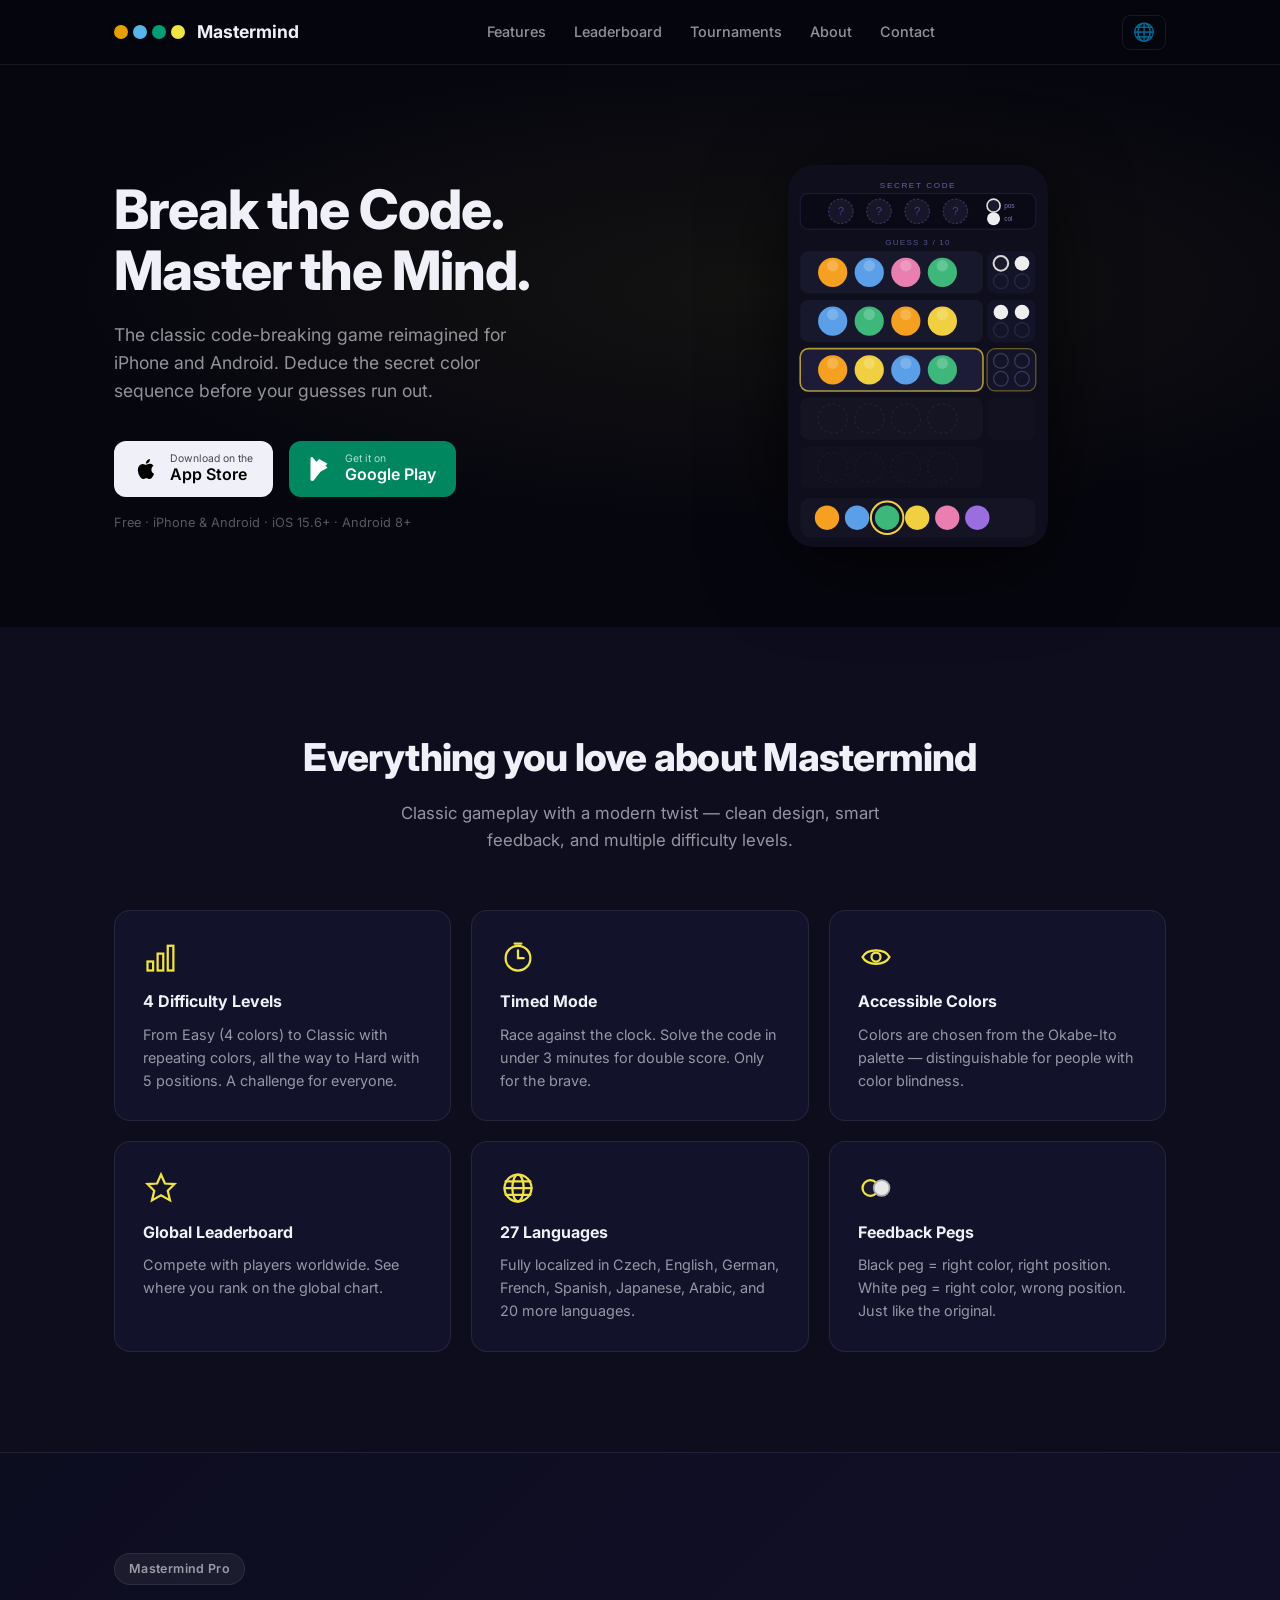
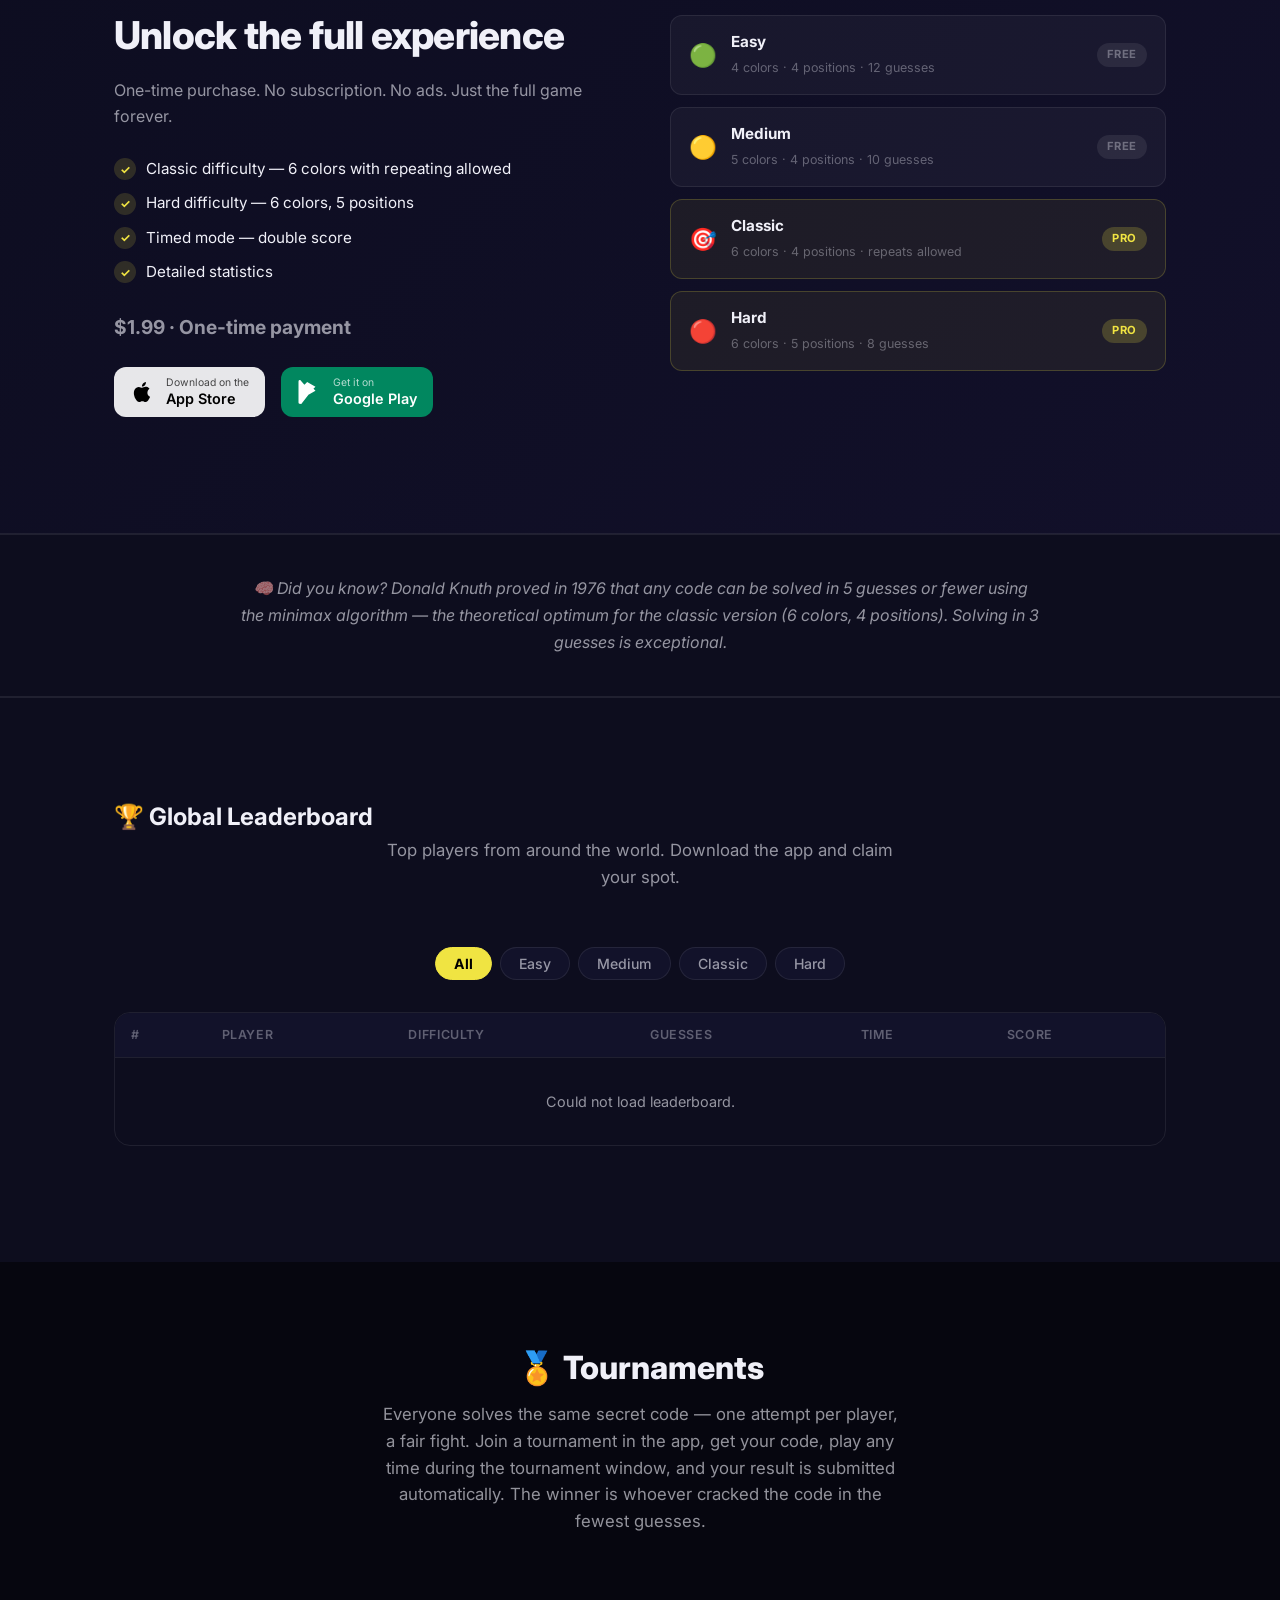
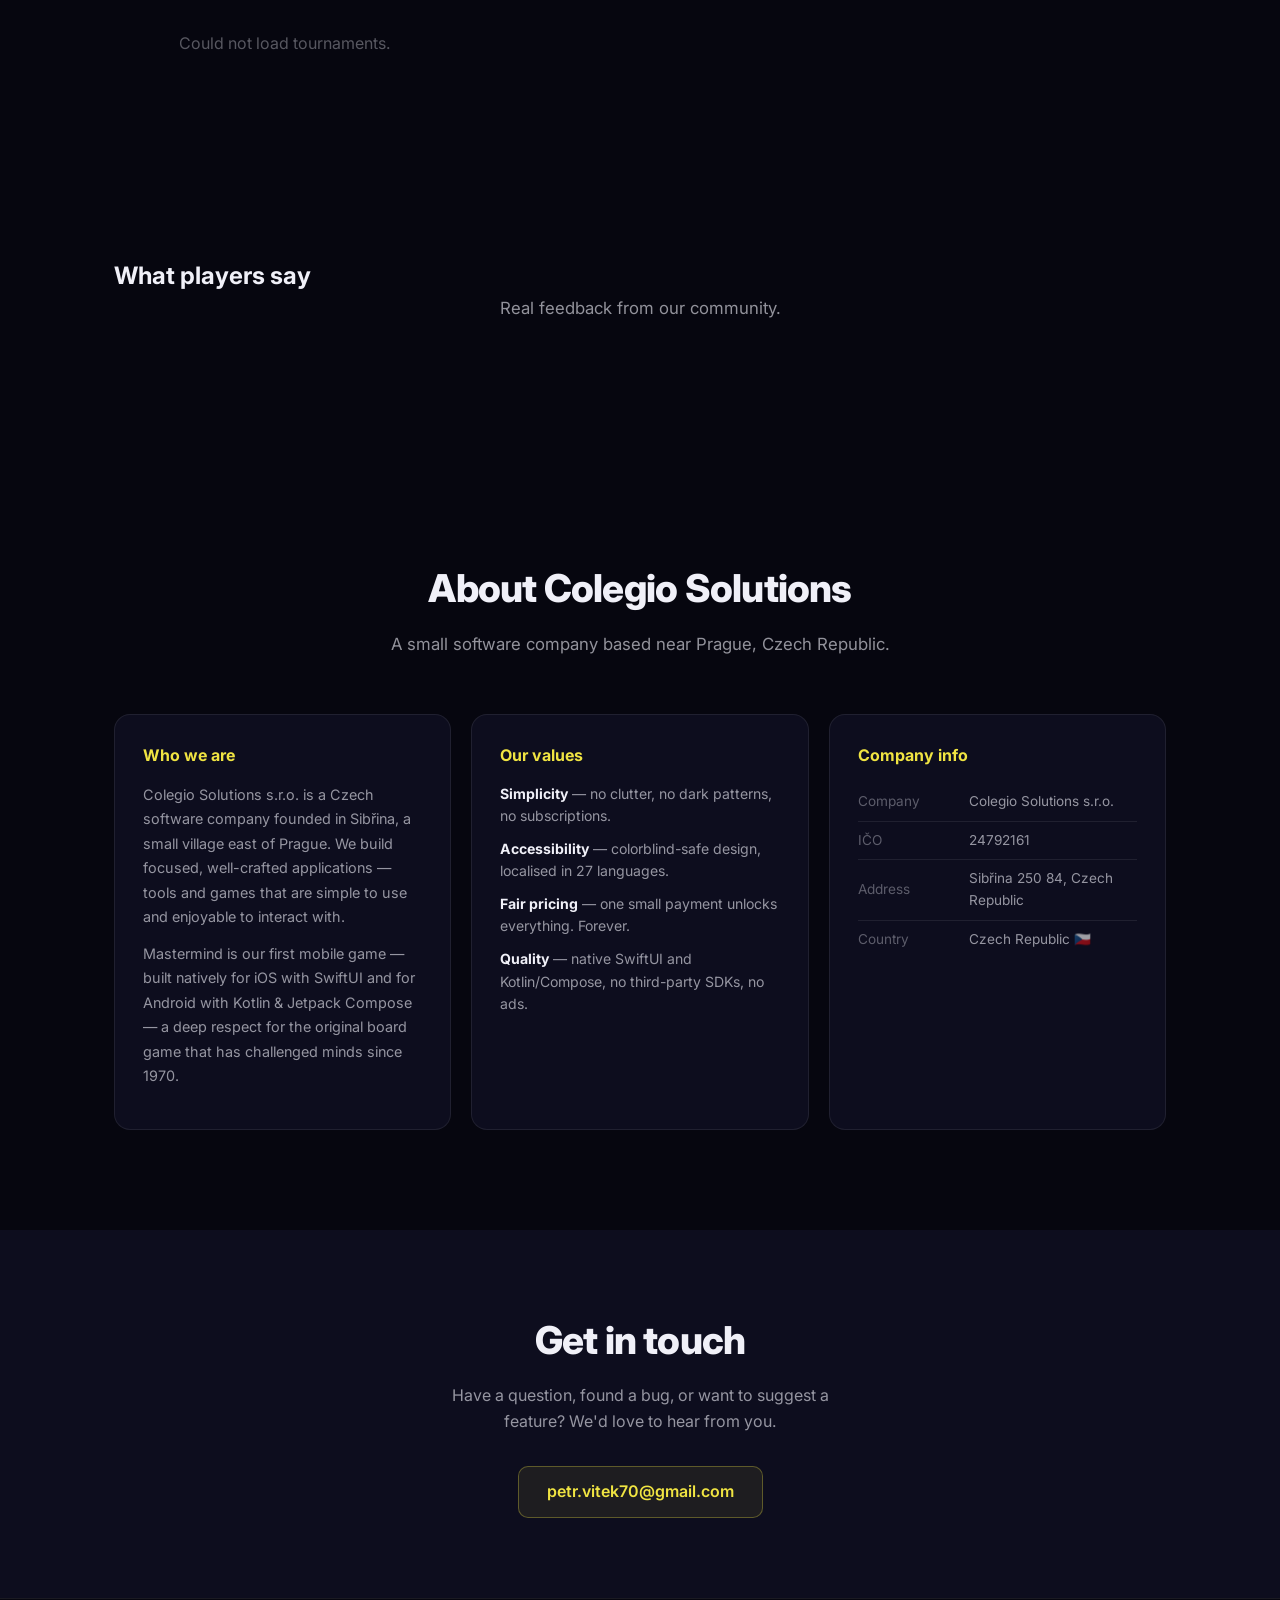
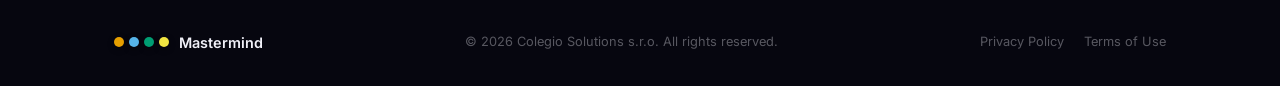
==== commit f07b447d: "Web: skrýt sekci My Story" ====
--- a/index.html
+++ b/index.html
@@ -9,7 +9,7 @@
     <link rel="stylesheet" href="assets/style.css">
     <link rel="preconnect" href="https://fonts.googleapis.com">
     <link href="https://fonts.googleapis.com/css2?family=Inter:wght@400;500;600;700;800&display=swap" rel="stylesheet">
-    <script src="assets/i18n.js" defer></script>
+    <script src="assets/i18n.js?v=20260813" defer></script>
     <script>
         const DIFF_ICON  = {all:'⚪',easy:'🟢',medium:'🟡',classic:'🎯',hard:'🔴'};
         const DIFF_COLOR = {easy:'#4ade80',medium:'#facc15',classic:'#60a5fa',hard:'#f87171'};
@@ -197,15 +197,15 @@
 
             try {
                 const TAUNT_TEXTS = {
-                    going_down:  "You're going down!",
-                    well_played: "Well played!",
-                    lucky:       "Lucky guess!",
-                    good_game:   "Good game!",
-                    watch_back:  "Watch your back!",
+                    going_down:  tr.trn_taunt_going_down  || "You're going down!",
+                    well_played: tr.trn_taunt_well_played || "Well played!",
+                    lucky:       tr.trn_taunt_lucky       || "Lucky guess!",
+                    good_game:   tr.trn_taunt_good_game   || "Good game!",
+                    watch_back:  tr.trn_taunt_watch_back  || "Watch your back!",
                     // legacy keys
-                    clap:        "Well played!",
-                    fire:        "You're on fire!",
-                    handshake:   "Good game!",
+                    clap:        tr.trn_taunt_well_played || "Well played!",
+                    fire:        tr.trn_taunt_going_down  || "You're going down!",
+                    handshake:   tr.trn_taunt_good_game   || "Good game!",
                 };
                 const [data, prData, rxData] = await Promise.all([
                     fetch('/api/tournament.php?action=leaderboard&id='+id).then(r=>r.json()),
@@ -215,7 +215,15 @@
                 panel.querySelector('.trn-inline-lb-title').textContent = data.tournament?.name || '';
                 const tbody = panel.querySelector('.trn-inline-lb-body');
                 if (!data.entries?.length) {
-                    tbody.innerHTML = '<tr><td colspan="5" class="lb-loading">No results yet.</td></tr>';
+                    tbody.innerHTML = `<tr><td colspan="5" class="lb-loading">${tr.trn_no_results_yet||'No results yet.'}</td></tr>`;
+                    const counts0 = rxData.counts || {};
+                    const REACTION_LABELS0 = {fire:'🔥 Fire', nice:'👍 Nice', gg:'🏆 GG', love:'❤️ Love', wow:'⚡ Wow'};
+                    const rxHtml0 = Object.entries(REACTION_LABELS0)
+                        .filter(([k]) => (counts0[k]||0) > 0)
+                        .map(([k,label]) => `<span class="trn-reaction">${label} <b>${counts0[k]}</b></span>`)
+                        .join('');
+                    const rxBar0 = panel.querySelector('.trn-reactions-bar');
+                    if (rxBar0) rxBar0.innerHTML = rxHtml0;
                     return;
                 }
                 // Group taunts by recipient: nick → [{from, text}]
@@ -467,7 +475,7 @@
                         <li><strong data-i18n="about_v4_h">Quality</strong> — <span data-i18n="about_v4_p">native SwiftUI and Kotlin/Compose, no third-party SDKs, no ads.</span></li>
                     </ul>
                 </div>
-                <div class="about-card story-card">
+                <div class="about-card story-card" hidden style="display:none">
                     <h3 data-i18n="about_story_h">My Story</h3>
                     <p data-i18n="about_story_p1"></p>
                     <p data-i18n="about_story_p2"></p>
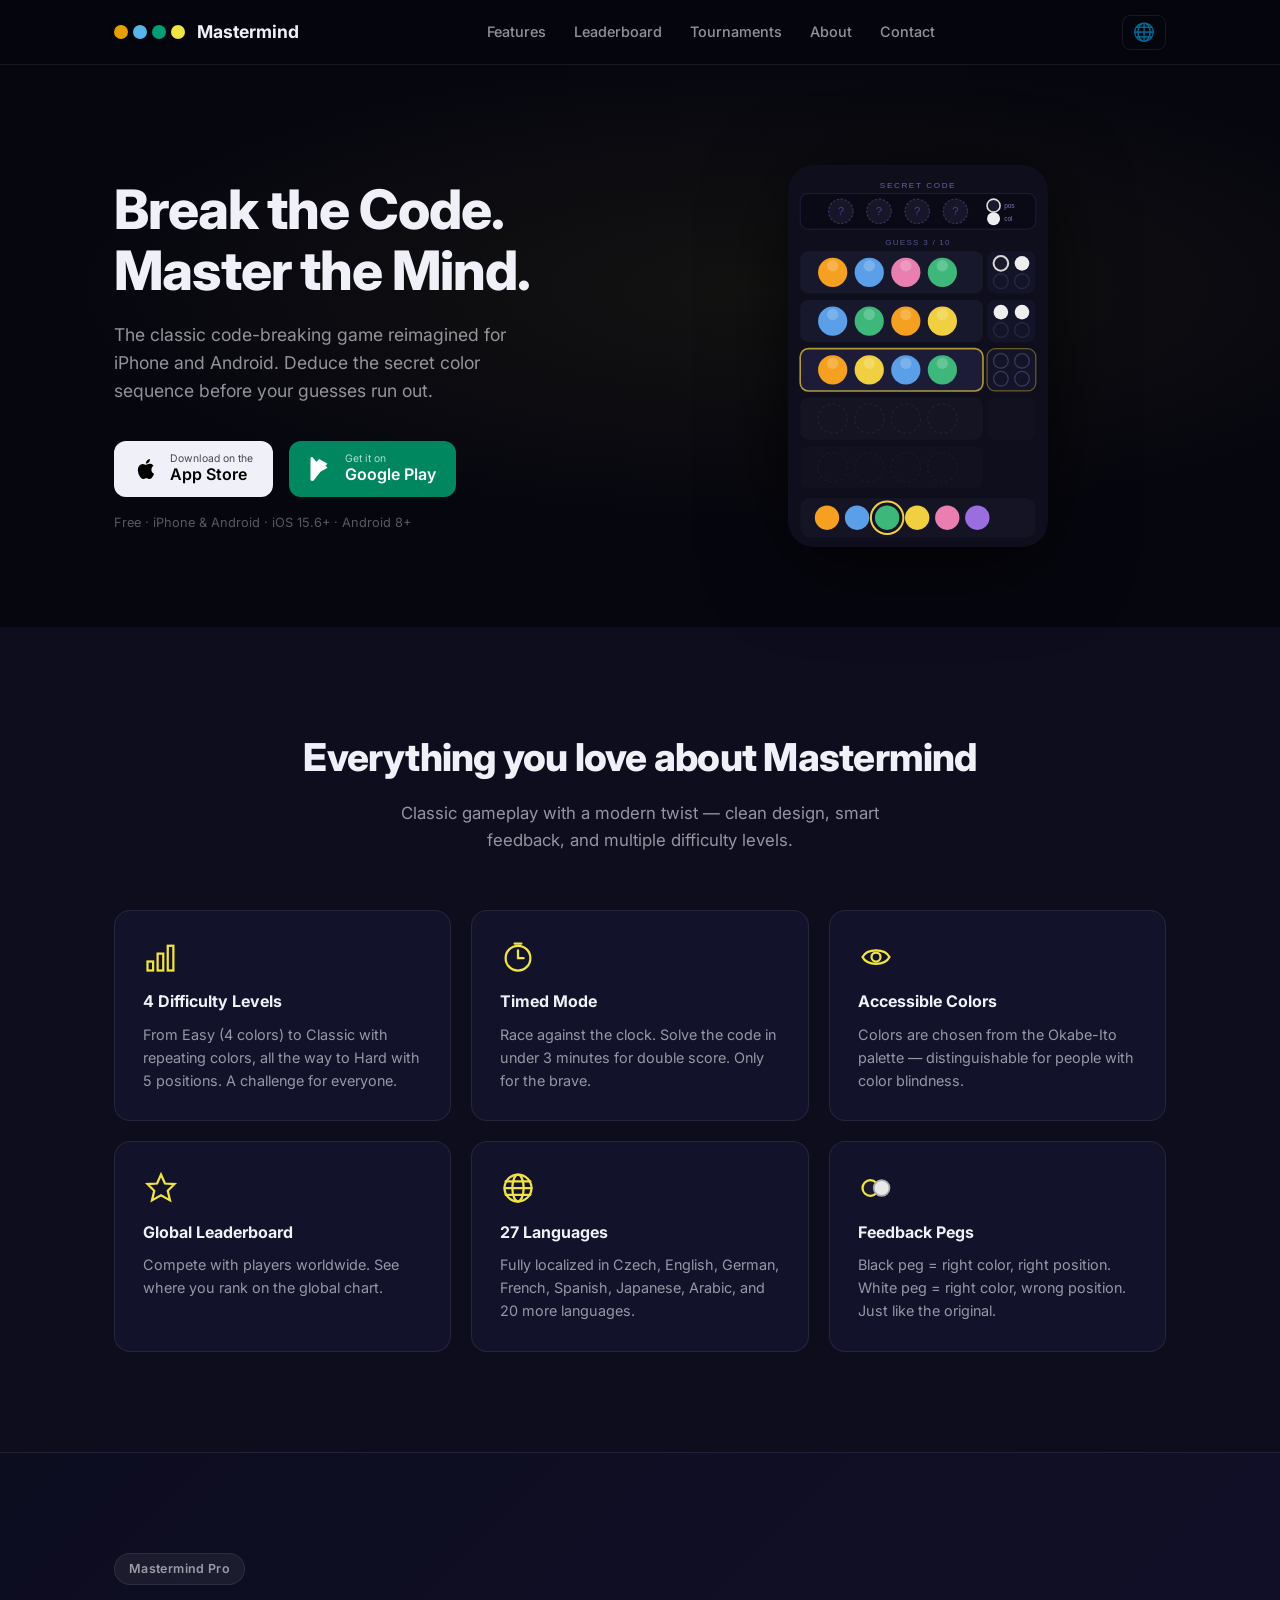
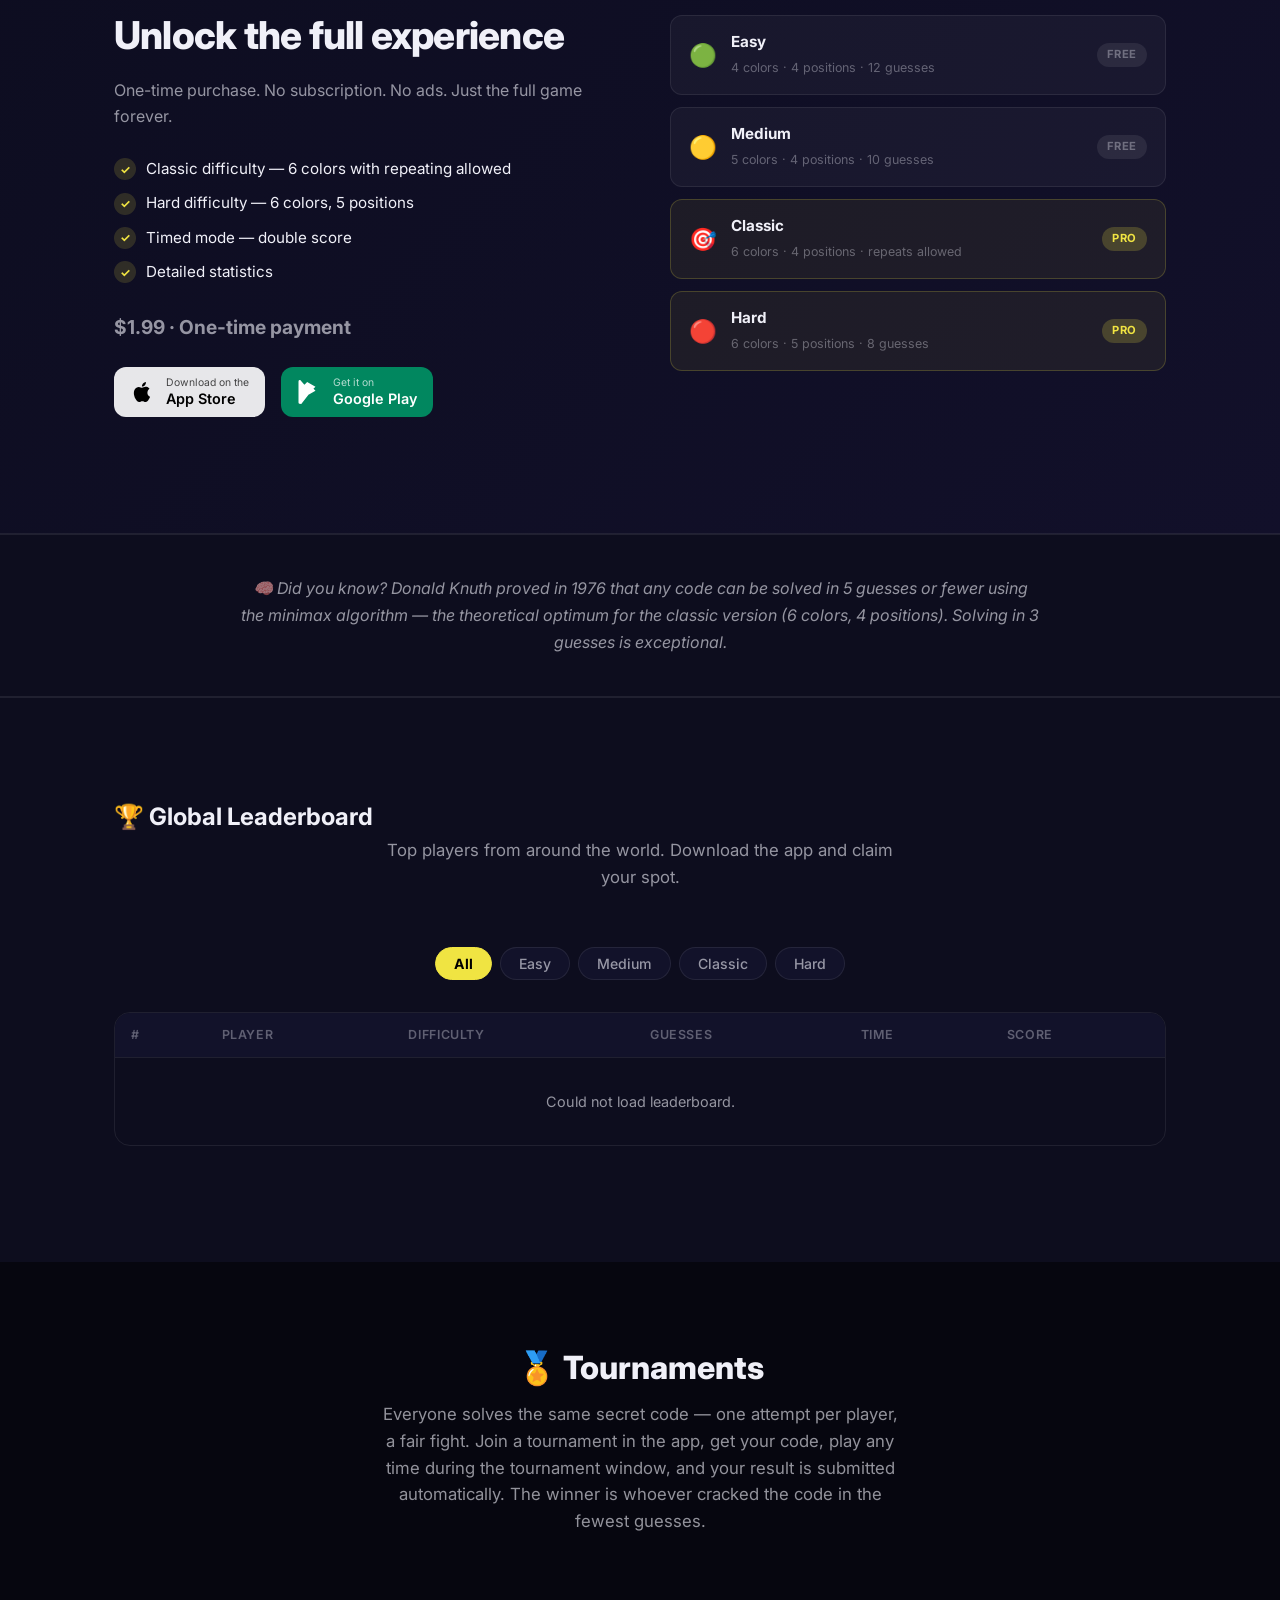
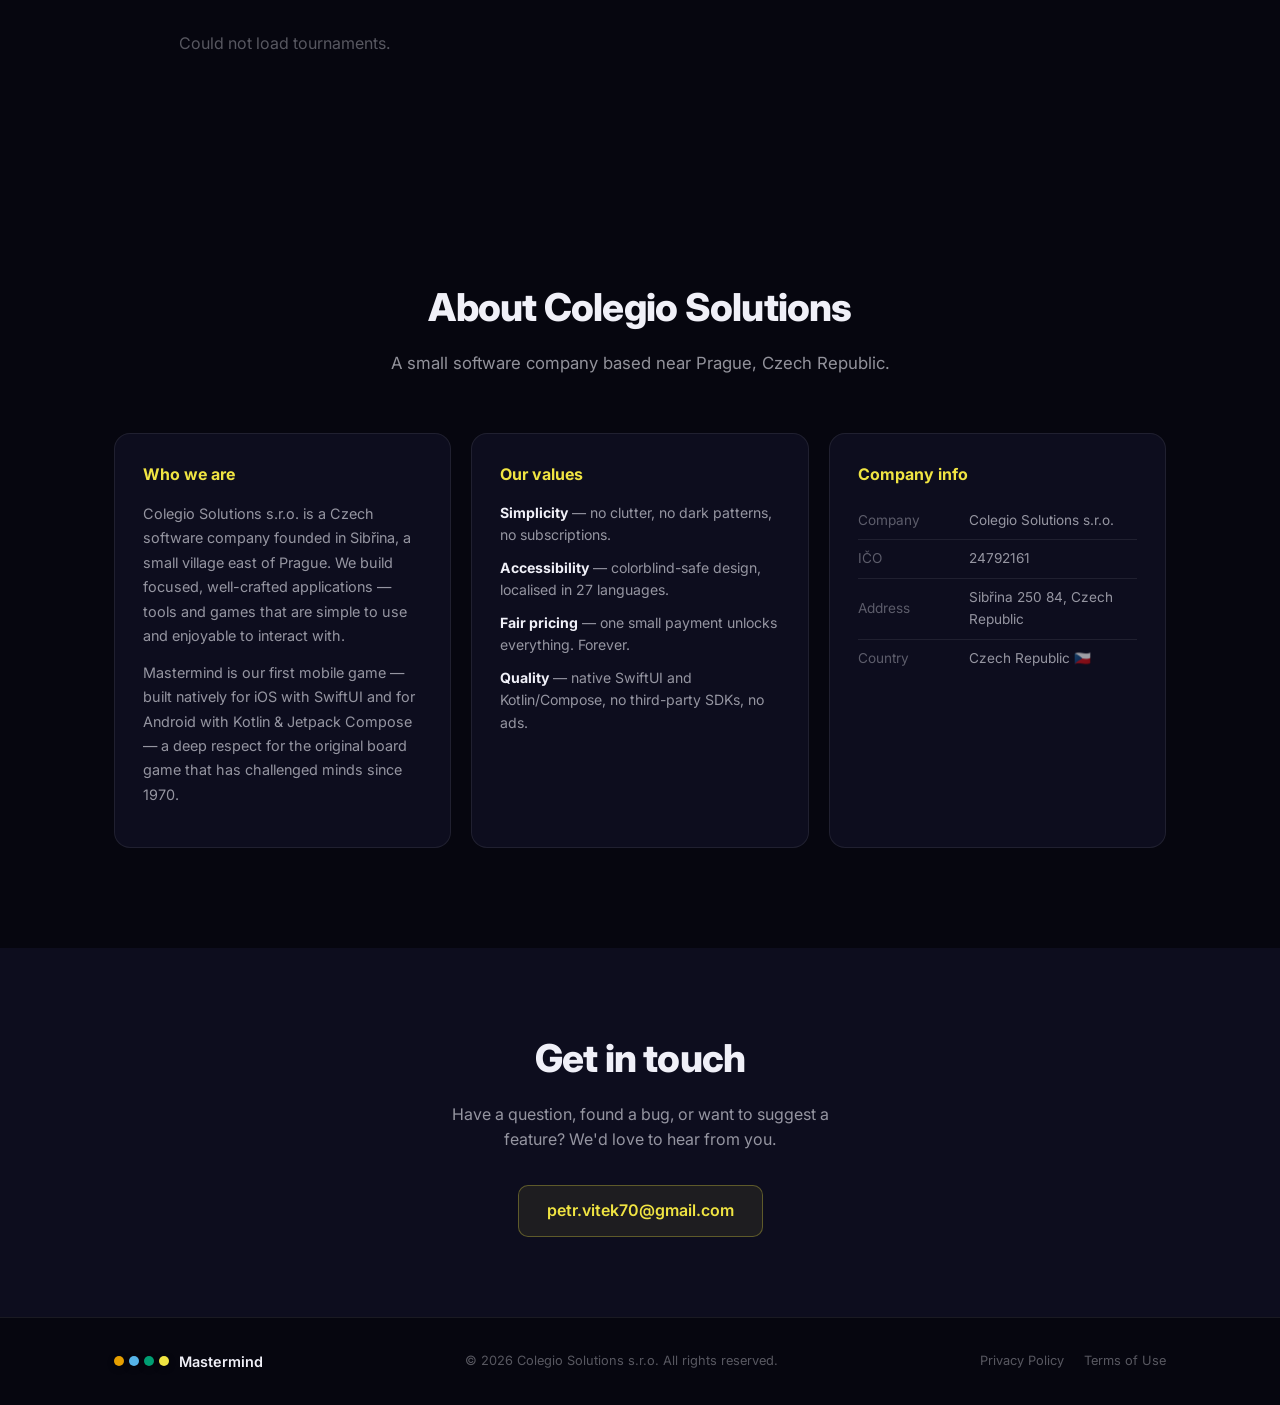
==== commit 8dcc27f0: "Web: skrýt sekci What players say (jen testovací zprávy)" ====
--- a/index.html
+++ b/index.html
@@ -445,7 +445,7 @@
     </section>
 
     <!-- FEEDBACK PREVIEW -->
-    <section class="feedback-section" id="feedback">
+    <section class="feedback-section" id="feedback" hidden style="display:none">
         <div class="container">
             <h2 data-i18n="feedback_h2">What players say</h2>
             <p class="section-sub" data-i18n="feedback_sub">Real feedback from our community.</p>
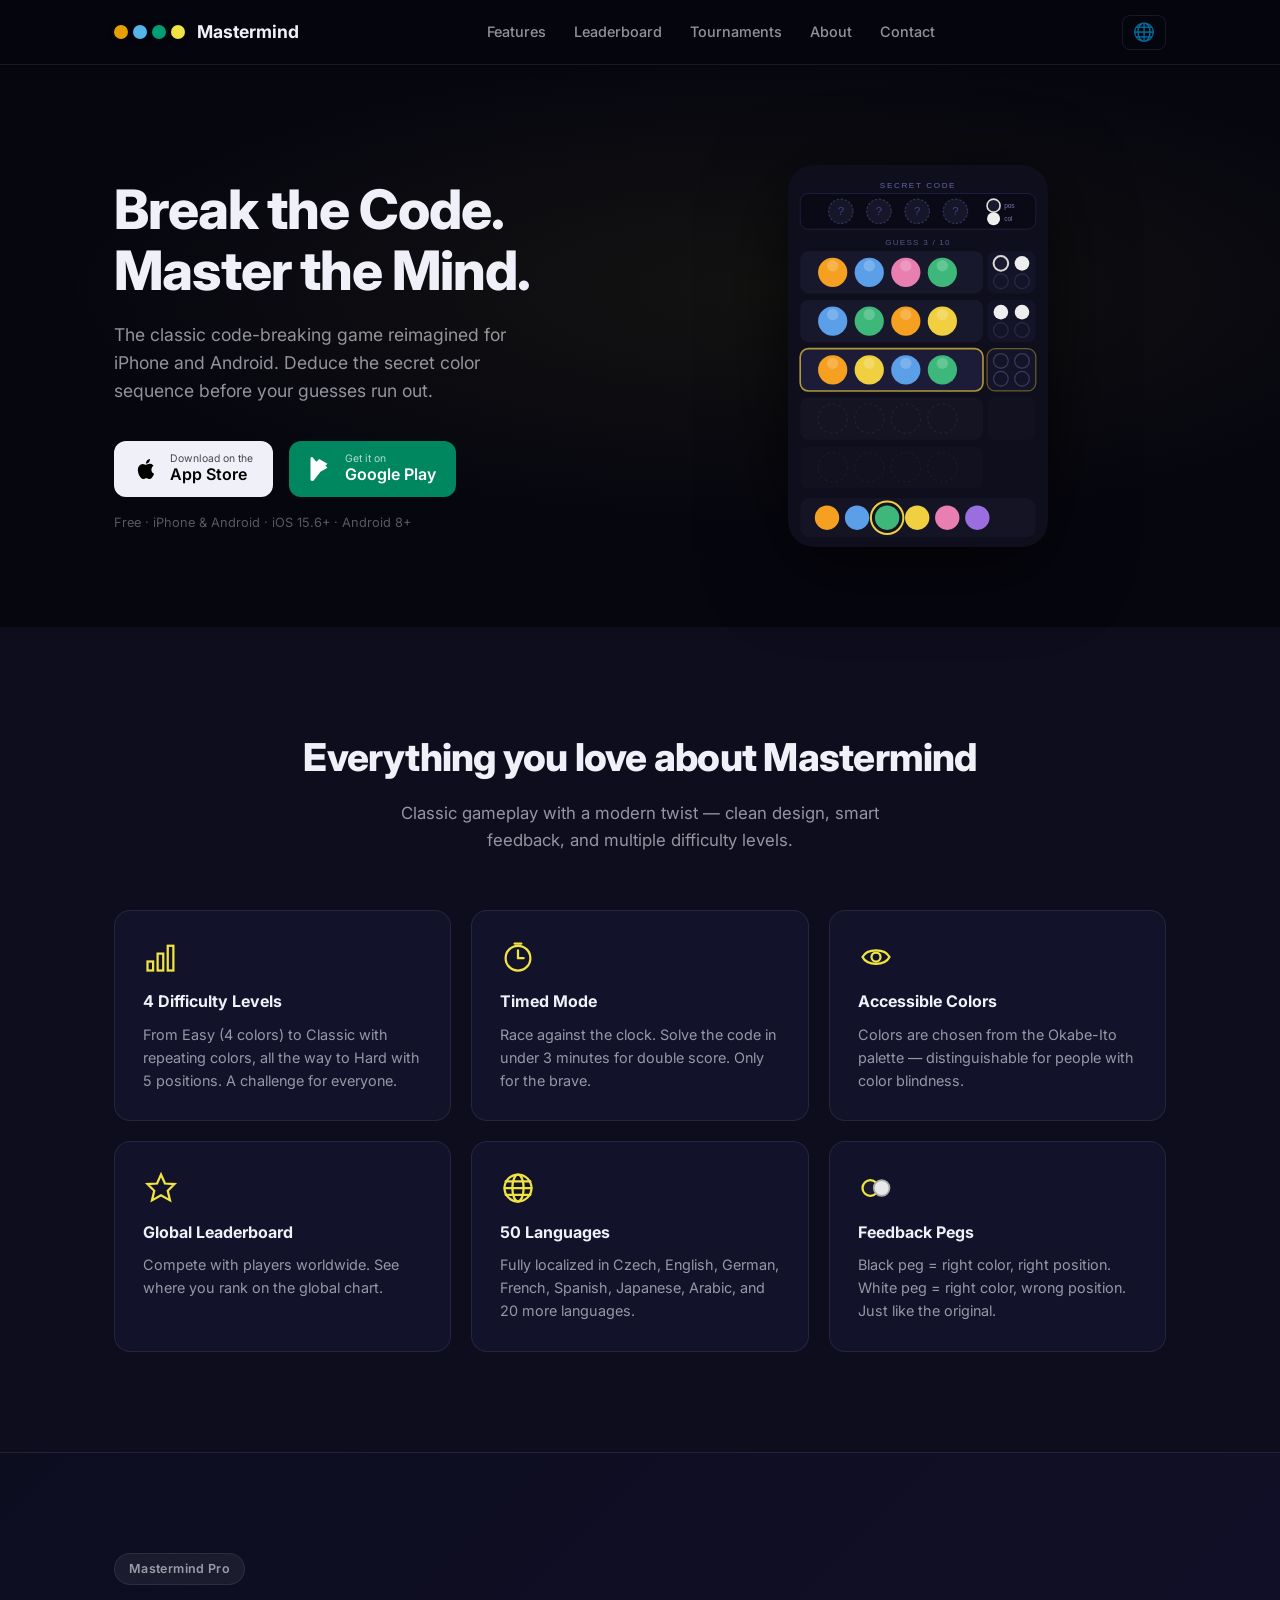
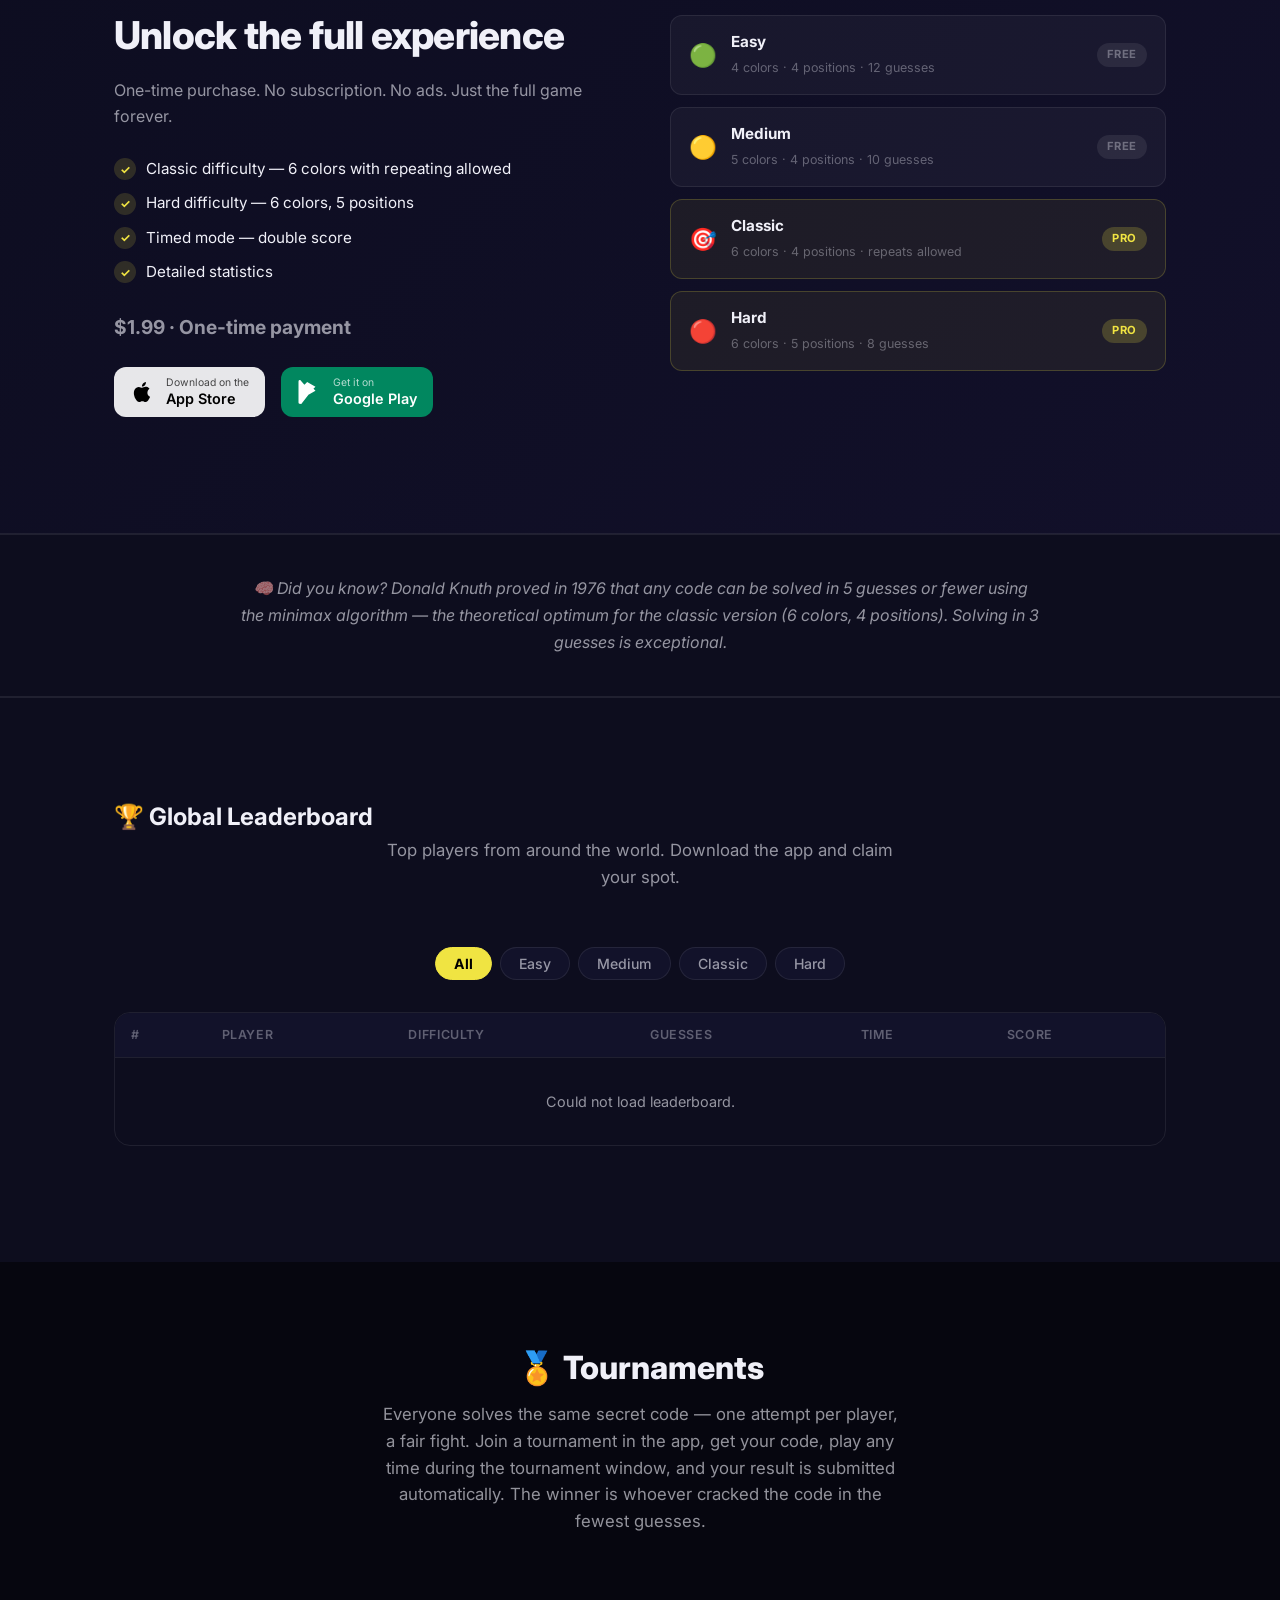
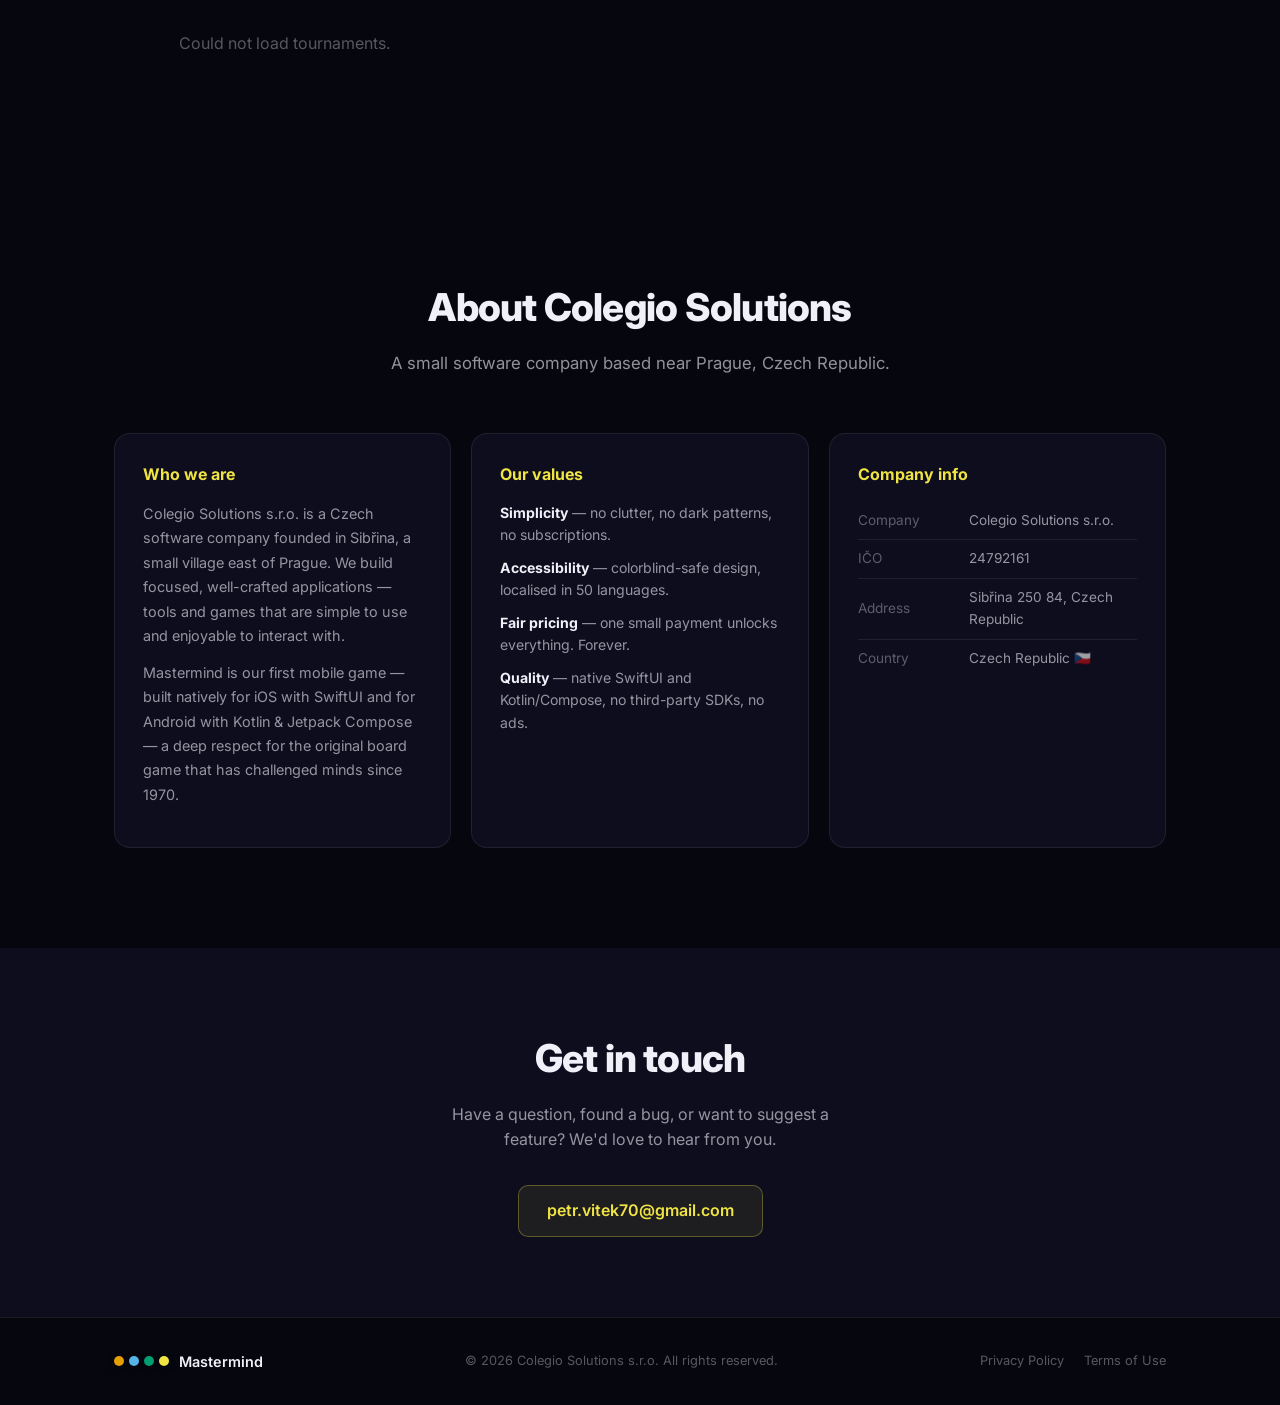
==== commit 195e6a5f: "Web: 50 jazyků (23 nových: da, ca, el, hr, ro, fi, hu, sk, sl, nb, pt-PT, ms, he, ur, bn, mr, gu, pa" ====
--- a/index.html
+++ b/index.html
@@ -314,6 +314,29 @@
                     <button class="lang-btn" data-lang="az" onclick="setLang('az');this.closest('.lang-dropdown').classList.remove('open')">🇦🇿 Azərbaycan</button>
                     <button class="lang-btn" data-lang="fa" onclick="setLang('fa');this.closest('.lang-dropdown').classList.remove('open')">🇮🇷 فارسی</button>
                     <button class="lang-btn" data-lang="fil" onclick="setLang('fil');this.closest('.lang-dropdown').classList.remove('open')">🇵🇭 Filipino</button>
+                    <button class="lang-btn" data-lang="da" onclick="setLang('da');this.closest('.lang-dropdown').classList.remove('open')">🇩🇰 Dansk</button>
+                    <button class="lang-btn" data-lang="ca" onclick="setLang('ca');this.closest('.lang-dropdown').classList.remove('open')">Català</button>
+                    <button class="lang-btn" data-lang="el" onclick="setLang('el');this.closest('.lang-dropdown').classList.remove('open')">🇬🇷 Ελληνικά</button>
+                    <button class="lang-btn" data-lang="hr" onclick="setLang('hr');this.closest('.lang-dropdown').classList.remove('open')">🇭🇷 Hrvatski</button>
+                    <button class="lang-btn" data-lang="ro" onclick="setLang('ro');this.closest('.lang-dropdown').classList.remove('open')">🇷🇴 Română</button>
+                    <button class="lang-btn" data-lang="fi" onclick="setLang('fi');this.closest('.lang-dropdown').classList.remove('open')">🇫🇮 Suomi</button>
+                    <button class="lang-btn" data-lang="hu" onclick="setLang('hu');this.closest('.lang-dropdown').classList.remove('open')">🇭🇺 Magyar</button>
+                    <button class="lang-btn" data-lang="sk" onclick="setLang('sk');this.closest('.lang-dropdown').classList.remove('open')">🇸🇰 Slovenčina</button>
+                    <button class="lang-btn" data-lang="sl" onclick="setLang('sl');this.closest('.lang-dropdown').classList.remove('open')">🇸🇮 Slovenščina</button>
+                    <button class="lang-btn" data-lang="nb" onclick="setLang('nb');this.closest('.lang-dropdown').classList.remove('open')">🇳🇴 Norsk bokmål</button>
+                    <button class="lang-btn" data-lang="ptpt" onclick="setLang('ptpt');this.closest('.lang-dropdown').classList.remove('open')">🇵🇹 Português (Portugal)</button>
+                    <button class="lang-btn" data-lang="ms" onclick="setLang('ms');this.closest('.lang-dropdown').classList.remove('open')">🇲🇾 Bahasa Melayu</button>
+                    <button class="lang-btn" data-lang="he" onclick="setLang('he');this.closest('.lang-dropdown').classList.remove('open')">🇮🇱 עברית</button>
+                    <button class="lang-btn" data-lang="ur" onclick="setLang('ur');this.closest('.lang-dropdown').classList.remove('open')">🇵🇰 اردو</button>
+                    <button class="lang-btn" data-lang="bn" onclick="setLang('bn');this.closest('.lang-dropdown').classList.remove('open')">🇧🇩 বাংলা</button>
+                    <button class="lang-btn" data-lang="mr" onclick="setLang('mr');this.closest('.lang-dropdown').classList.remove('open')">🇮🇳 मराठी</button>
+                    <button class="lang-btn" data-lang="gu" onclick="setLang('gu');this.closest('.lang-dropdown').classList.remove('open')">🇮🇳 ગુજરાતી</button>
+                    <button class="lang-btn" data-lang="pa" onclick="setLang('pa');this.closest('.lang-dropdown').classList.remove('open')">🇮🇳 ਪੰਜਾਬੀ</button>
+                    <button class="lang-btn" data-lang="ta" onclick="setLang('ta');this.closest('.lang-dropdown').classList.remove('open')">🇮🇳 தமிழ்</button>
+                    <button class="lang-btn" data-lang="te" onclick="setLang('te');this.closest('.lang-dropdown').classList.remove('open')">🇮🇳 తెలుగు</button>
+                    <button class="lang-btn" data-lang="kn" onclick="setLang('kn');this.closest('.lang-dropdown').classList.remove('open')">🇮🇳 ಕನ್ನಡ</button>
+                    <button class="lang-btn" data-lang="ml" onclick="setLang('ml');this.closest('.lang-dropdown').classList.remove('open')">🇮🇳 മലയാളം</button>
+                    <button class="lang-btn" data-lang="or" onclick="setLang('or');this.closest('.lang-dropdown').classList.remove('open')">🇮🇳 ଓଡ଼ିଆ</button>
                 </div>
             </div>
         </div>
